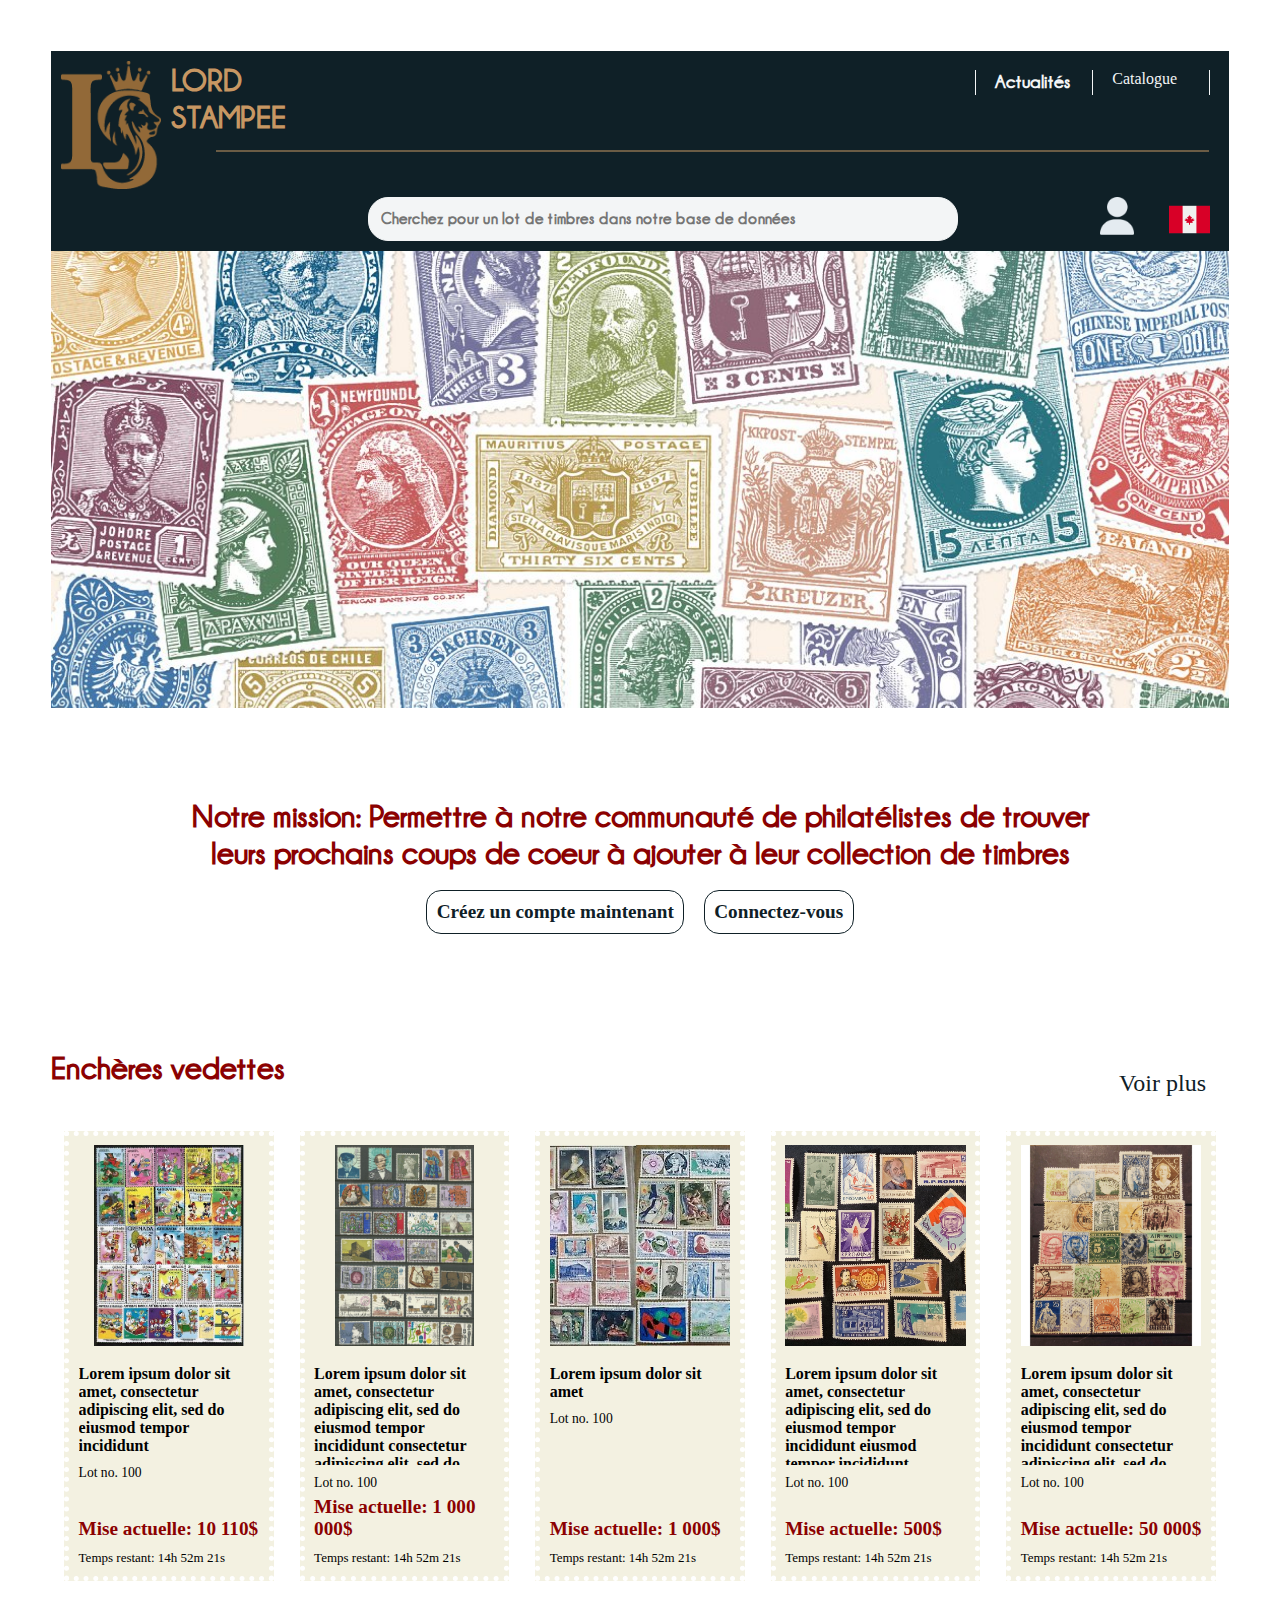
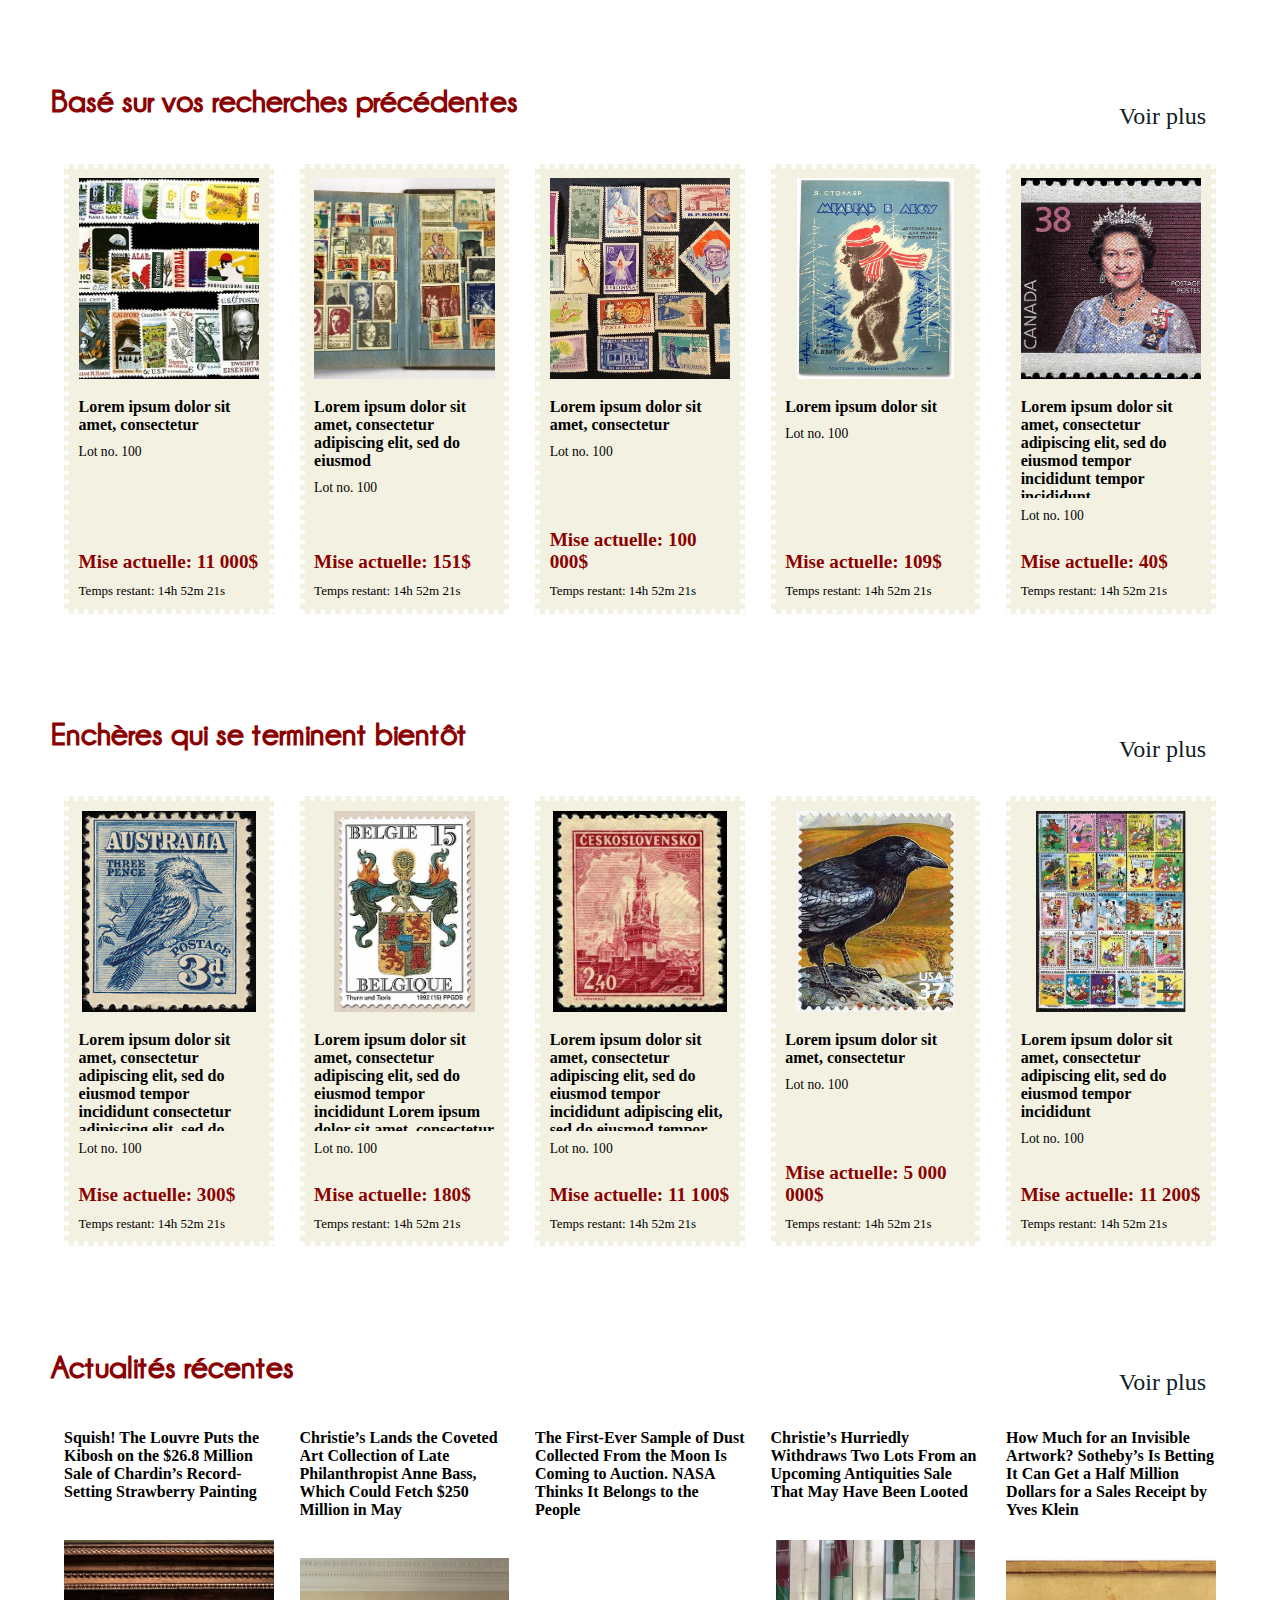
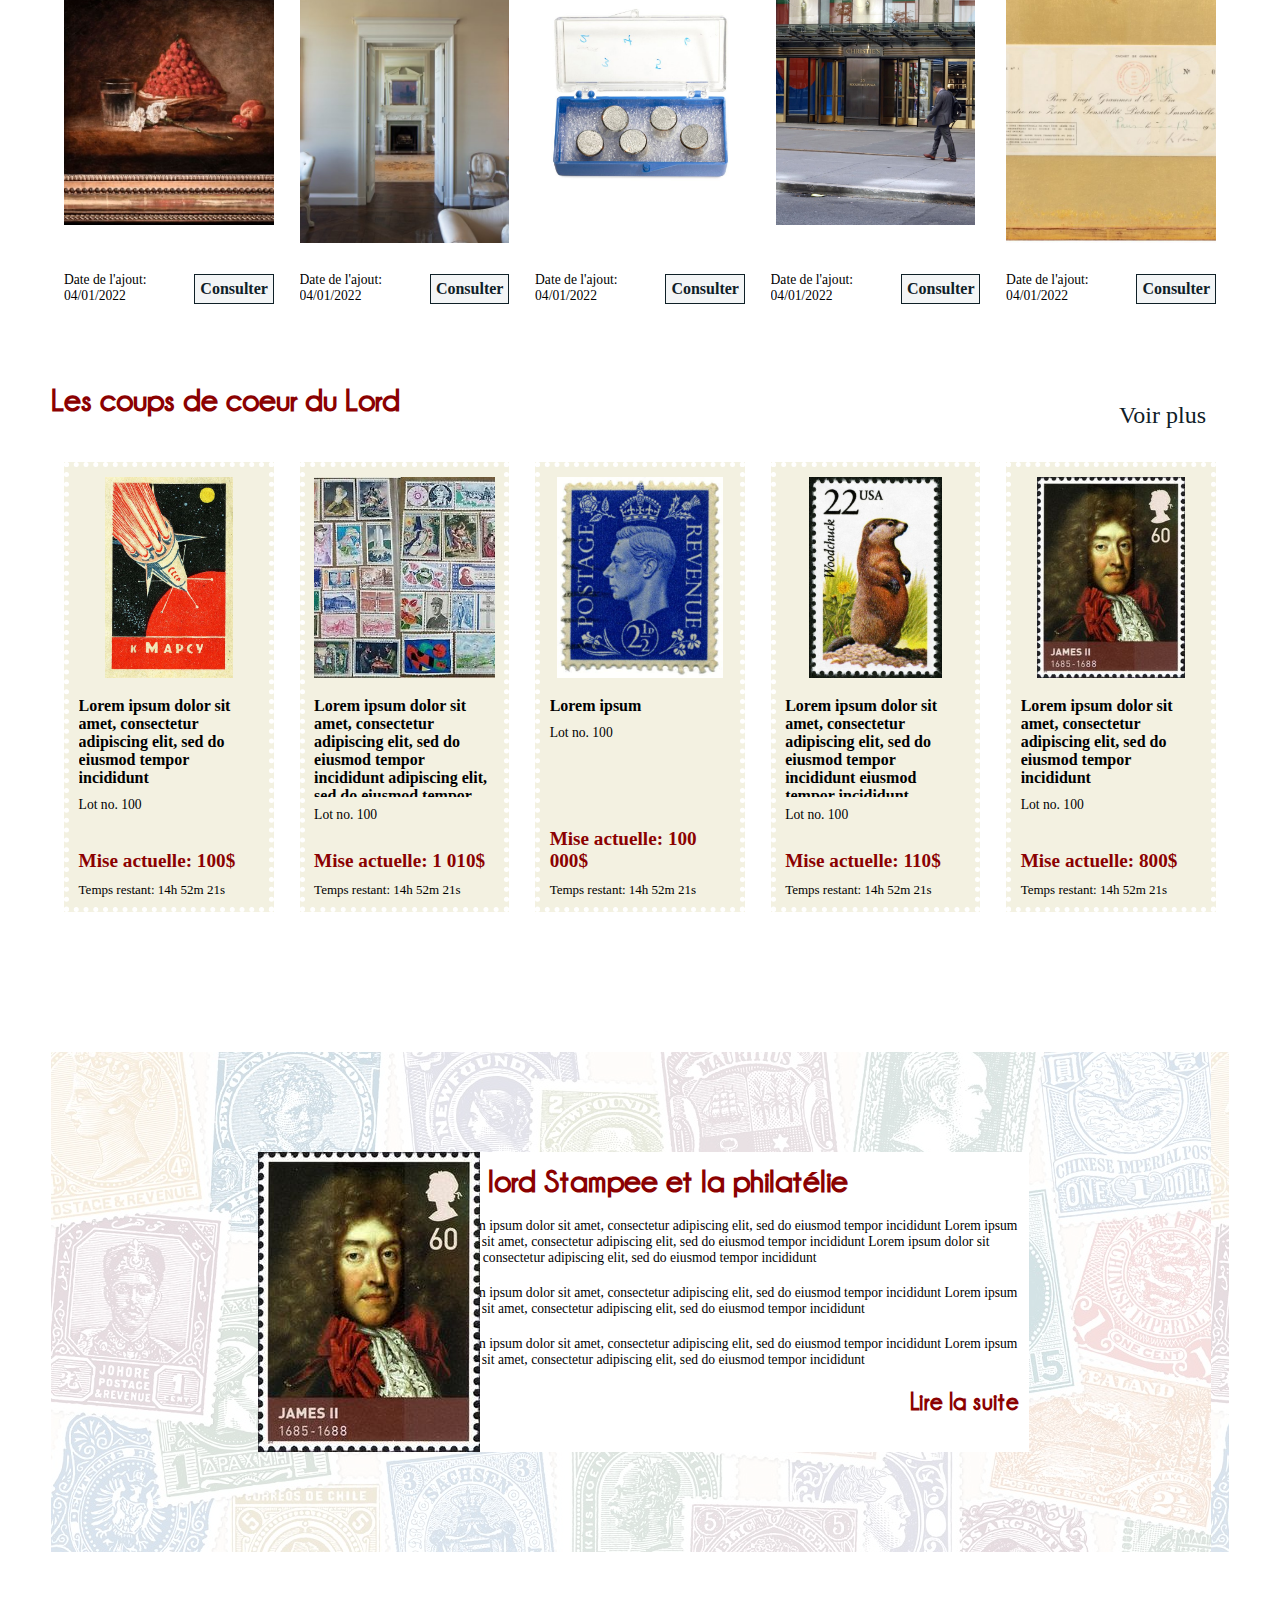
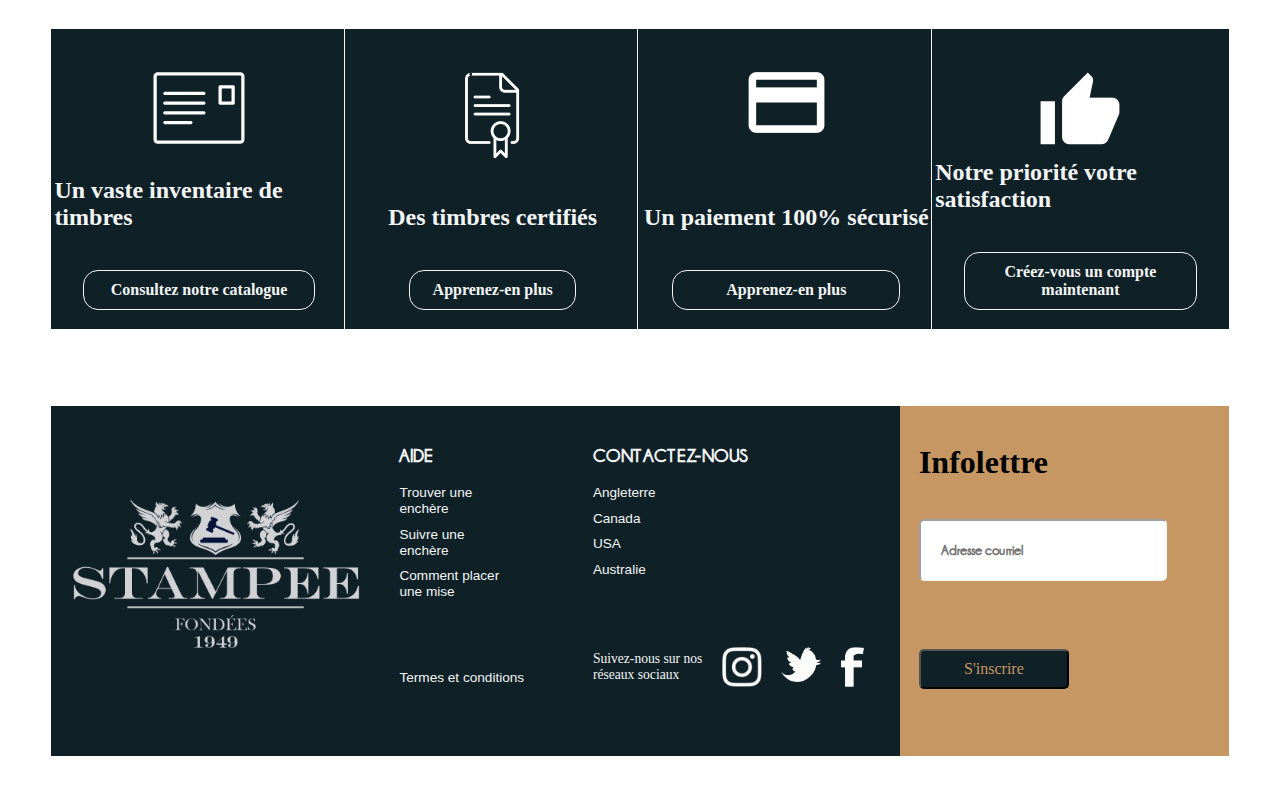
==== Code/index.html @ 9b4ad121 "Premiere version stable du livrable final qui comprend les maquettes catalogue, vitrine et fiche enc" ====
<!DOCTYPE html>
<html lang="fr_CA">
  <head>
    <!-- meta -->
    <meta charset="UTF-8" />
    <meta name="viewport" content="width=device-width, initial-scale=1" />

    <title>Maquette 3</title>
    <meta name="description" content="Maquette Fiche" />

    <!-- styles -->
    <link rel="stylesheet" type="text/css" href="./styles/styles.css" />

    <!-- script -->
    <script type="module" src="./scripts/main.js" defer></script>
  </head>

  <body>
    <header class="barre-nav">
      <div class="nav--primaire">
        <div class="nav__logo">
          <a href="./index.html"
            ><img src="./assets/img/nav/logo-2-alt.png"
          /></a>
          <h1 class="nav__lord">LORD STAMPEE</h1>
          <div class="modal hidden">
            <div class="philatelie">
              <div class="philatelie__wrapper">
                <h2>La philatélie, c'est la vie</h2>
                <img src="./assets/img/articles/vie.png" alt="vie" />
              </div>
            </div>
            <div class="biographie">
              <div class="biographie__wrapper">
                <h2>Biographie du Lord Stampee</h2>
                <img
                  src="./assets/img/icones/logo-2-alt.png"
                  alt="biographie"
                />
              </div>
            </div>
            <div class="historique-familial">
              <div class="historique__wrapper">
                <h2>Historique familial</h2>
                <img src="./assets/img/articles/tree.png" alt="arbre" />
              </div>
            </div>
            <div class="btn--close">
              <img src="./assets/img/icones/close.png" alt="close" />
            </div>
          </div>
        </div>
        <div class="menus">
          <div class="menu__haut">
            <div class="menu__actualite">
              <h3>Actualités</h3>
              <div class="actualite__dropdown--wrapper">
                <ul class="actualite__dropdown">
                  <li>Timbre</li>
                  <li>Enchère</li>
                  <li>Bridge</li>
                </ul>
              </div>
            </div>
            <div class="menu__catalogue">
              <a href="./catalogue.html">Catalogue</a>
            </div>
          </div>
          <div class="menu__bas">
            <div class="menu__recherche">
              <input
                type="text"
                name="menu-recherche"
                placeholder="Cherchez pour un lot de timbres dans notre base de données"
              />
            </div>
            <div class="profil-pays">
              <div class="menu__profil">
                <img src="./assets/img/icones/profil.png" alt="profil" />
                <div class="profil__dropdown--wrapper">
                  <ul class="profil__dropdown">
                    <li>Connection</li>
                    <li>S'inscrire</li>
                  </ul>
                </div>
              </div>
              <div class="menu__pays">
                <img src="./assets/img/icones/canada.png" alt="canada" />
                <div class="pays__dropdown--wrapper">
                  <ul class="pays__dropdown">
                    <li>Canada</li>
                    <li>USA</li>
                    <li>Angleterre</li>
                    <li>Australie</li>
                  </ul>
                </div>
              </div>
            </div>
          </div>
        </div>
      </div>
      <div class="nav--secondaire"></div>
    </header>

    <main>
      <div class="accueil">
        <section class="vitrine__hero">
          <div class="vitrine__lord">
            <div class="vitrine__lord--background"></div>
          </div>
        </section>
        <div class="mission">
          <div>
            <h1>
              Notre mission: Permettre à notre communauté de philatélistes de
              trouver leurs prochains coups de coeur à ajouter à leur collection
              de timbres
            </h1>
          </div>
          <div class="vitrine__connection">
            <a href="#">Créez un compte maintenant</a>
            <a href="#">Connectez-vous</a>
          </div>
        </div>
        <section>
          <h1>Enchères vedettes</h1>
          <div class="vitrine">
            <div class="vitrine__voir-plus"><a href="#">Voir plus</a></div>
            <div class="vitrine__tuile">
              <div class="vitrine__enchere--img">
                <img src="./assets/img/disney.jpg" alt="disney" />
              </div>
              <div class="vitrine__enchere--texte">
                <div class="vitrine__description-lot">
                  <div class="vitrine__tuile--description">
                    <h4>
                      Lorem ipsum dolor sit amet, consectetur adipiscing elit,
                      sed do eiusmod tempor incididunt
                    </h4>
                  </div>
                  <div class="vitrine__tuile--lot"><p>Lot no. 100</p></div>
                </div>
                <div class="vitrine__mise-temps">
                  <div class="vitrine__tuile--mise">
                    <div class="vitrine__mise--meta">
                      <h5>Mise actuelle: 10 110$</h5>
                      <div class="temps-restant">
                        Temps restant: 14h 52m 21s
                      </div>
                    </div>
                  </div>
                </div>
              </div>
            </div>
            <div class="vitrine__tuile">
              <div class="vitrine__enchere--img">
                <img src="./assets/img/Electronic.jpg" alt="electronics" />
              </div>
              <div class="vitrine__enchere--texte">
                <div class="vitrine__description-lot">
                  <div class="vitrine__tuile--description">
                    <h4>
                      Lorem ipsum dolor sit amet, consectetur adipiscing elit,
                      sed do eiusmod tempor incididunt consectetur adipiscing
                      elit, sed do eiusmod tempor incididunt
                    </h4>
                  </div>
                  <div class="vitrine__tuile--lot"><p>Lot no. 100</p></div>
                </div>
                <div class="vitrine__mise-temps">
                  <div class="vitrine__tuile--mise">
                    <div class="vitrine__mise--meta">
                      <h5>Mise actuelle: 1 000 000$</h5>
                      <div class="temps-restant">
                        Temps restant: 14h 52m 21s
                      </div>
                    </div>
                  </div>
                </div>
              </div>
            </div>
            <div class="vitrine__tuile">
              <div class="vitrine__enchere--img">
                <img src="./assets/img/France.jpg" alt="France" />
              </div>
              <div class="vitrine__enchere--texte">
                <div class="vitrine__description-lot">
                  <div class="vitrine__tuile--description">
                    <h4>Lorem ipsum dolor sit amet</h4>
                  </div>
                  <div class="vitrine__tuile--lot"><p>Lot no. 100</p></div>
                </div>
                <div class="vitrine__mise-temps">
                  <div class="vitrine__tuile--mise">
                    <div class="vitrine__mise--meta">
                      <h5>Mise actuelle: 1 000$</h5>
                      <div class="temps-restant">
                        Temps restant: 14h 52m 21s
                      </div>
                    </div>
                  </div>
                </div>
              </div>
            </div>
            <div class="vitrine__tuile">
              <div class="vitrine__enchere--img">
                <img src="./assets/img/romania.jpg" alt="romania" />
              </div>
              <div class="vitrine__enchere--texte">
                <div class="vitrine__description-lot">
                  <div class="vitrine__tuile--description">
                    <h4>
                      Lorem ipsum dolor sit amet, consectetur adipiscing elit,
                      sed do eiusmod tempor incididunt eiusmod tempor incididunt
                    </h4>
                  </div>
                  <div class="vitrine__tuile--lot"><p>Lot no. 100</p></div>
                </div>
                <div class="vitrine__mise-temps">
                  <div class="vitrine__tuile--mise">
                    <div class="vitrine__mise--meta">
                      <h5>Mise actuelle: 500$</h5>
                      <div class="temps-restant">
                        Temps restant: 14h 52m 21s
                      </div>
                    </div>
                  </div>
                </div>
              </div>
            </div>
            <div class="vitrine__tuile">
              <div class="vitrine__enchere--img">
                <img src="./assets/img/worldwide.jpg" alt="worldwide" />
              </div>
              <div class="vitrine__enchere--texte">
                <div class="vitrine__description-lot">
                  <div class="vitrine__tuile--description">
                    <h4>
                      Lorem ipsum dolor sit amet, consectetur adipiscing elit,
                      sed do eiusmod tempor incididunt consectetur adipiscing
                      elit, sed do eiusmod tempor incididunt
                    </h4>
                  </div>
                  <div class="vitrine__tuile--lot"><p>Lot no. 100</p></div>
                </div>
                <div class="vitrine__mise-temps">
                  <div class="vitrine__tuile--mise">
                    <div class="vitrine__mise--meta">
                      <h5>Mise actuelle: 50 000$</h5>
                      <div class="temps-restant">
                        Temps restant: 14h 52m 21s
                      </div>
                    </div>
                  </div>
                </div>
              </div>
            </div>
          </div>
        </section>
        <section>
          <h1>Basé sur vos recherches précédentes</h1>
          <div class="vitrine">
            <div class="vitrine__voir-plus"><a href="#">Voir plus</a></div>
            <div class="vitrine__tuile">
              <div class="vitrine__enchere--img">
                <img src="./assets/img/us.jpg" alt="USA" />
              </div>
              <div class="vitrine__enchere--texte">
                <div class="vitrine__description-lot">
                  <div class="vitrine__tuile--description">
                    <h4>Lorem ipsum dolor sit amet, consectetur</h4>
                  </div>
                  <div class="vitrine__tuile--lot"><p>Lot no. 100</p></div>
                </div>
                <div class="vitrine__mise-temps">
                  <div class="vitrine__tuile--mise">
                    <div class="vitrine__mise--meta">
                      <h5>Mise actuelle: 11 000$</h5>
                      <div class="temps-restant">
                        Temps restant: 14h 52m 21s
                      </div>
                    </div>
                  </div>
                </div>
              </div>
            </div>
            <div class="vitrine__tuile">
              <div class="vitrine__enchere--img">
                <img src="./assets/img/soviet.jpg" alt="soviet" />
              </div>
              <div class="vitrine__enchere--texte">
                <div class="vitrine__description-lot">
                  <div class="vitrine__tuile--description">
                    <h4>
                      Lorem ipsum dolor sit amet, consectetur adipiscing elit,
                      sed do eiusmod
                    </h4>
                  </div>
                  <div class="vitrine__tuile--lot"><p>Lot no. 100</p></div>
                </div>
                <div class="vitrine__mise-temps">
                  <div class="vitrine__tuile--mise">
                    <div class="vitrine__mise--meta">
                      <h5>Mise actuelle: 151$</h5>
                      <div class="temps-restant">
                        Temps restant: 14h 52m 21s
                      </div>
                    </div>
                  </div>
                </div>
              </div>
            </div>
            <div class="vitrine__tuile">
              <div class="vitrine__enchere--img">
                <img src="./assets/img/romania.jpg" alt="Romania" />
              </div>
              <div class="vitrine__enchere--texte">
                <div class="vitrine__description-lot">
                  <div class="vitrine__tuile--description">
                    <h4>Lorem ipsum dolor sit amet, consectetur</h4>
                  </div>
                  <div class="vitrine__tuile--lot"><p>Lot no. 100</p></div>
                </div>
                <div class="vitrine__mise-temps">
                  <div class="vitrine__tuile--mise">
                    <div class="vitrine__mise--meta">
                      <h5>Mise actuelle: 100 000$</h5>
                      <div class="temps-restant">
                        Temps restant: 14h 52m 21s
                      </div>
                    </div>
                  </div>
                </div>
              </div>
            </div>
            <div class="vitrine__tuile">
              <div class="vitrine__enchere--img">
                <img src="./assets/img/Ours.jpg" alt="ours" />
              </div>
              <div class="vitrine__enchere--texte">
                <div class="vitrine__description-lot">
                  <div class="vitrine__tuile--description">
                    <h4>Lorem ipsum dolor sit</h4>
                  </div>
                  <div class="vitrine__tuile--lot"><p>Lot no. 100</p></div>
                </div>
                <div class="vitrine__mise-temps">
                  <div class="vitrine__tuile--mise">
                    <div class="vitrine__mise--meta">
                      <h5>Mise actuelle: 109$</h5>
                      <div class="temps-restant">
                        Temps restant: 14h 52m 21s
                      </div>
                    </div>
                  </div>
                </div>
              </div>
            </div>
            <div class="vitrine__tuile">
              <div class="vitrine__enchere--img">
                <img src="./assets/img/Reine.jpg" alt="Reine" />
              </div>
              <div class="vitrine__enchere--texte">
                <div class="vitrine__description-lot">
                  <div class="vitrine__tuile--description">
                    <h4>
                      Lorem ipsum dolor sit amet, consectetur adipiscing elit,
                      sed do eiusmod tempor incididunt tempor incididunt
                    </h4>
                  </div>
                  <div class="vitrine__tuile--lot"><p>Lot no. 100</p></div>
                </div>
                <div class="vitrine__mise-temps">
                  <div class="vitrine__tuile--mise">
                    <div class="vitrine__mise--meta">
                      <h5>Mise actuelle: 40$</h5>
                      <div class="temps-restant">
                        Temps restant: 14h 52m 21s
                      </div>
                    </div>
                  </div>
                </div>
              </div>
            </div>
          </div>
        </section>
        <section>
          <h1>Enchères qui se terminent bientôt</h1>
          <div class="vitrine">
            <div class="vitrine__voir-plus"><a href="#">Voir plus</a></div>
            <div class="vitrine__tuile">
              <div class="vitrine__enchere--img">
                <img src="./assets/img/Australia.jpg" alt="Australia" />
              </div>
              <div class="vitrine__enchere--texte">
                <div class="vitrine__description-lot">
                  <div class="vitrine__tuile--description">
                    <h4>
                      Lorem ipsum dolor sit amet, consectetur adipiscing elit,
                      sed do eiusmod tempor incididunt consectetur adipiscing
                      elit, sed do eiusmod tempor incididunt
                    </h4>
                  </div>
                  <div class="vitrine__tuile--lot"><p>Lot no. 100</p></div>
                </div>
                <div class="vitrine__mise-temps">
                  <div class="vitrine__tuile--mise">
                    <div class="vitrine__mise--meta">
                      <h5>Mise actuelle: 300$</h5>
                      <div class="temps-restant">
                        Temps restant: 14h 52m 21s
                      </div>
                    </div>
                  </div>
                </div>
              </div>
            </div>
            <div class="vitrine__tuile">
              <div class="vitrine__enchere--img">
                <img src="./assets/img/Belgique.jpg" alt="Belgique" />
              </div>
              <div class="vitrine__enchere--texte">
                <div class="vitrine__description-lot">
                  <div class="vitrine__tuile--description">
                    <h4>
                      Lorem ipsum dolor sit amet, consectetur adipiscing elit,
                      sed do eiusmod tempor incididunt Lorem ipsum dolor sit
                      amet, consectetur adipiscing elit
                    </h4>
                  </div>
                  <div class="vitrine__tuile--lot"><p>Lot no. 100</p></div>
                </div>
                <div class="vitrine__mise-temps">
                  <div class="vitrine__tuile--mise">
                    <div class="vitrine__mise--meta">
                      <h5>Mise actuelle: 180$</h5>
                      <div class="temps-restant">
                        Temps restant: 14h 52m 21s
                      </div>
                    </div>
                  </div>
                </div>
              </div>
            </div>
            <div class="vitrine__tuile">
              <div class="vitrine__enchere--img">
                <img src="./assets/img/Brno.jpg" alt="Brno" />
              </div>
              <div class="vitrine__enchere--texte">
                <div class="vitrine__description-lot">
                  <div class="vitrine__tuile--description">
                    <h4>
                      Lorem ipsum dolor sit amet, consectetur adipiscing elit,
                      sed do eiusmod tempor incididunt adipiscing elit, sed do
                      eiusmod tempor incididunt
                    </h4>
                  </div>
                  <div class="vitrine__tuile--lot"><p>Lot no. 100</p></div>
                </div>
                <div class="vitrine__mise-temps">
                  <div class="vitrine__tuile--mise">
                    <div class="vitrine__mise--meta">
                      <h5>Mise actuelle: 11 100$</h5>
                      <div class="temps-restant">
                        Temps restant: 14h 52m 21s
                      </div>
                    </div>
                  </div>
                </div>
              </div>
            </div>
            <div class="vitrine__tuile">
              <div class="vitrine__enchere--img">
                <img src="./assets/img/Crow.jpg" alt="Crow" />
              </div>
              <div class="vitrine__enchere--texte">
                <div class="vitrine__description-lot">
                  <div class="vitrine__tuile--description">
                    <h4>Lorem ipsum dolor sit amet, consectetur</h4>
                  </div>
                  <div class="vitrine__tuile--lot"><p>Lot no. 100</p></div>
                </div>
                <div class="vitrine__mise-temps">
                  <div class="vitrine__tuile--mise">
                    <div class="vitrine__mise--meta">
                      <h5>Mise actuelle: 5 000 000$</h5>
                      <div class="temps-restant">
                        Temps restant: 14h 52m 21s
                      </div>
                    </div>
                  </div>
                </div>
              </div>
            </div>
            <div class="vitrine__tuile">
              <div class="vitrine__enchere--img">
                <img src="./assets/img/disney.jpg" alt="Disney" />
              </div>
              <div class="vitrine__enchere--texte">
                <div class="vitrine__description-lot">
                  <div class="vitrine__tuile--description">
                    <h4>
                      Lorem ipsum dolor sit amet, consectetur adipiscing elit,
                      sed do eiusmod tempor incididunt
                    </h4>
                  </div>
                  <div class="vitrine__tuile--lot"><p>Lot no. 100</p></div>
                </div>
                <div class="vitrine__mise-temps">
                  <div class="vitrine__tuile--mise">
                    <div class="vitrine__mise--meta">
                      <h5>Mise actuelle: 11 200$</h5>
                      <div class="temps-restant">
                        Temps restant: 14h 52m 21s
                      </div>
                    </div>
                  </div>
                </div>
              </div>
            </div>
          </div>
        </section>
        <section>
          <h1>Actualités récentes</h1>
          <div class="vitrine">
            <div class="vitrine__voir-plus"><a href="#">Voir plus</a></div>
            <div class="vitrine__actualite">
              <h2>
                Squish! The Louvre Puts the Kibosh on the $26.8 Million Sale of
                Chardin’s Record-Setting Strawberry Painting
              </h2>
              <img src="./assets/img/articles/chardin.jpg" alt="Chardin" />
              <div class="vitrine__actualite--description">
                <p>Date de l'ajout: 04/01/2022</p>
                <a href="#">Consulter</a>
              </div>
            </div>
            <div class="vitrine__actualite">
              <h2>
                Christie’s Lands the Coveted Art Collection of Late
                Philanthropist Anne Bass, Which Could Fetch $250 Million in May
              </h2>
              <img src="./assets/img/articles/bass.jpg" alt="Bass" />
              <div class="vitrine__actualite--description">
                <p>Date de l'ajout: 04/01/2022</p>
                <a href="#">Consulter</a>
              </div>
            </div>
            <div class="vitrine__actualite">
              <h2>
                The First-Ever Sample of Dust Collected From the Moon Is Coming
                to Auction. NASA Thinks It Belongs to the People
              </h2>
              <img src="./assets/img/articles/dust.jpeg" alt="dust" />
              <div class="vitrine__actualite--description">
                <p>Date de l'ajout: 04/01/2022</p>
                <a href="#">Consulter</a>
              </div>
            </div>
            <div class="vitrine__actualite">
              <h2>
                Christie’s Hurriedly Withdraws Two Lots From an Upcoming
                Antiquities Sale That May Have Been Looted
              </h2>
              <img src="./assets/img/articles/new-york.jpg" alt="new-york" />
              <div class="vitrine__actualite--description">
                <p>Date de l'ajout: 04/01/2022</p>
                <a href="#">Consulter</a>
              </div>
            </div>
            <div class="vitrine__actualite">
              <h2>
                How Much for an Invisible Artwork? Sotheby’s Is Betting It Can
                Get a Half Million Dollars for a Sales Receipt by Yves Klein
              </h2>
              <img src="./assets/img/articles/invisible.jpg" alt="invisible" />
              <div class="vitrine__actualite--description">
                <p>Date de l'ajout: 04/01/2022</p>
                <a href="#">Consulter</a>
              </div>
            </div>
          </div>
        </section>
        <section>
          <h1>Les coups de coeur du Lord</h1>
          <div class="vitrine">
            <div class="vitrine__voir-plus"><a href="#">Voir plus</a></div>
            <div class="vitrine__tuile">
              <div class="vitrine__enchere--img">
                <img src="./assets/img/Fusee.jpg" alt="Fusee" />
              </div>
              <div class="vitrine__enchere--texte">
                <div class="vitrine__description-lot">
                  <div class="vitrine__tuile--description">
                    <h4>
                      Lorem ipsum dolor sit amet, consectetur adipiscing elit,
                      sed do eiusmod tempor incididunt
                    </h4>
                  </div>
                  <div class="vitrine__tuile--lot"><p>Lot no. 100</p></div>
                </div>
                <div class="vitrine__mise-temps">
                  <div class="vitrine__tuile--mise">
                    <div class="vitrine__mise--meta">
                      <h5>Mise actuelle: 100$</h5>
                      <div class="temps-restant">
                        Temps restant: 14h 52m 21s
                      </div>
                    </div>
                  </div>
                </div>
              </div>
            </div>
            <div class="vitrine__tuile">
              <div class="vitrine__enchere--img">
                <img src="./assets/img/France.jpg" alt="France" />
              </div>
              <div class="vitrine__enchere--texte">
                <div class="vitrine__description-lot">
                  <div class="vitrine__tuile--description">
                    <h4>
                      Lorem ipsum dolor sit amet, consectetur adipiscing elit,
                      sed do eiusmod tempor incididunt adipiscing elit, sed do
                      eiusmod tempor incididunt
                    </h4>
                  </div>
                  <div class="vitrine__tuile--lot"><p>Lot no. 100</p></div>
                </div>
                <div class="vitrine__mise-temps">
                  <div class="vitrine__tuile--mise">
                    <div class="vitrine__mise--meta">
                      <h5>Mise actuelle: 1 010$</h5>
                      <div class="temps-restant">
                        Temps restant: 14h 52m 21s
                      </div>
                    </div>
                  </div>
                </div>
              </div>
            </div>
            <div class="vitrine__tuile">
              <div class="vitrine__enchere--img">
                <img src="./assets/img/Georges.jpg" alt="Georges" />
              </div>
              <div class="vitrine__enchere--texte">
                <div class="vitrine__description-lot">
                  <div class="vitrine__tuile--description">
                    <h4>Lorem ipsum</h4>
                  </div>
                  <div class="vitrine__tuile--lot"><p>Lot no. 100</p></div>
                </div>
                <div class="vitrine__mise-temps">
                  <div class="vitrine__tuile--mise">
                    <div class="vitrine__mise--meta">
                      <h5>Mise actuelle: 100 000$</h5>
                      <div class="temps-restant">
                        Temps restant: 14h 52m 21s
                      </div>
                    </div>
                  </div>
                </div>
              </div>
            </div>
            <div class="vitrine__tuile">
              <div class="vitrine__enchere--img">
                <img src="./assets/img/Groundhog.jpg" alt="Groundhog" />
              </div>
              <div class="vitrine__enchere--texte">
                <div class="vitrine__description-lot">
                  <div class="vitrine__tuile--description">
                    <h4>
                      Lorem ipsum dolor sit amet, consectetur adipiscing elit,
                      sed do eiusmod tempor incididunt eiusmod tempor incididunt
                    </h4>
                  </div>
                  <div class="vitrine__tuile--lot"><p>Lot no. 100</p></div>
                </div>
                <div class="vitrine__mise-temps">
                  <div class="vitrine__tuile--mise">
                    <div class="vitrine__mise--meta">
                      <h5>Mise actuelle: 110$</h5>
                      <div class="temps-restant">
                        Temps restant: 14h 52m 21s
                      </div>
                    </div>
                  </div>
                </div>
              </div>
            </div>
            <div class="vitrine__tuile">
              <div class="vitrine__enchere--img">
                <img src="./assets/img/James.jpg" alt="James" />
              </div>
              <div class="vitrine__enchere--texte">
                <div class="vitrine__description-lot">
                  <div class="vitrine__tuile--description">
                    <h4>
                      Lorem ipsum dolor sit amet, consectetur adipiscing elit,
                      sed do eiusmod tempor incididunt
                    </h4>
                  </div>
                  <div class="vitrine__tuile--lot"><p>Lot no. 100</p></div>
                </div>
                <div class="vitrine__mise-temps">
                  <div class="vitrine__tuile--mise">
                    <div class="vitrine__mise--meta">
                      <h5>Mise actuelle: 800$</h5>
                      <div class="temps-restant">
                        Temps restant: 14h 52m 21s
                      </div>
                    </div>
                  </div>
                </div>
              </div>
            </div>
          </div>
        </section>
        <div class="lord">
          <div class="lord-texte">
            <h1>Le lord Stampee et la philatélie</h1>
            <p>
              Lorem ipsum dolor sit amet, consectetur adipiscing elit, sed do
              eiusmod tempor incididunt Lorem ipsum dolor sit amet, consectetur
              adipiscing elit, sed do eiusmod tempor incididunt Lorem ipsum
              dolor sit amet, consectetur adipiscing elit, sed do eiusmod tempor
              incididunt
            </p>
            <p>
              Lorem ipsum dolor sit amet, consectetur adipiscing elit, sed do
              eiusmod tempor incididunt Lorem ipsum dolor sit amet, consectetur
              adipiscing elit, sed do eiusmod tempor incididunt
            </p>
            <p>
              Lorem ipsum dolor sit amet, consectetur adipiscing elit, sed do
              eiusmod tempor incididunt Lorem ipsum dolor sit amet, consectetur
              adipiscing elit, sed do eiusmod tempor incididunt
            </p>
            <a href="#"><h1 class="lire-suite">Lire la suite</h1></a>
          </div>
          <div class="lord-img">
            <img src="./assets/img/James.jpg" alt="James" />
          </div>
        </div>
        <section class="vitrine__banniere">
          <div class="vitrine__tuile--banniere">
            <img src="./assets/img/icones/timbre.png" alt="timbre" />
            <div class="vitrine__banniere--texte">
              <p>Un vaste inventaire de timbres</p>
              <p>Consultez notre catalogue</p>
            </div>
          </div>
          <div class="vitrine__tuile--banniere">
            <img src="./assets/img/icones/certificat.png" alt="certificat" />
            <div class="vitrine__banniere--texte">
              <p>Des timbres certifiés</p>
              <p>Apprenez-en plus</p>
            </div>
          </div>
          <div class="vitrine__tuile--banniere">
            <img src="./assets/img/icones/payment.png" alt="paiement" />
            <div class="vitrine__banniere--texte">
              <p>Un paiement 100% sécurisé</p>
              <p>Apprenez-en plus</p>
            </div>
          </div>
          <div class="vitrine__tuile--banniere">
            <img src="./assets/img/icones/thumbsup.png" alt="thumbs up" />
            <div class="vitrine__banniere--texte">
              <p>Notre priorité votre satisfaction</p>
              <p>Créez-vous un compte maintenant</p>
            </div>
          </div>
        </section>
      </div>
    </main>

    <footer class="pied-page">
      <div class="footer__logo">
        <img src="./assets/img/icones/logo-1-alt.png" alt="Stampee" />
      </div>
      <div class="footer__centre">
        <div class="footer__aide-termes">
          <div class="footer__aide">
            <h3>AIDE</h3>
            <p><a href="#">Trouver une enchère</a></p>
            <p><a href="#">Suivre une enchère</a></p>
            <p><a href="#">Comment placer une mise</a></p>
          </div>
          <div class="footer__termes">
            <p><a href="#">Termes et conditions</a></p>
          </div>
        </div>
        <div class="footer__contact">
          <div class="footer__contact--pays">
            <h3>CONTACTEZ-NOUS</h3>
            <p><a href="#">Angleterre</a></p>
            <p><a href="#">Canada</a></p>
            <p><a href="#">USA</a></p>
            <p><a href="#">Australie</a></p>
          </div>
          <div class="footer__contact--social">
            <p>Suivez-nous sur nos réseaux sociaux</p>
            <div class="footer__img--social">
              <div class="social__img--wrapper">
                <img src="./assets/img/icones/instagram.png" alt="instagram" />
              </div>
              <div class="social__img--wrapper">
                <img src="./assets/img/icones/twitter.png" alt="twitter" />
              </div>
              <div class="social__img--wrapper">
                <img src="./assets/img/icones/fb.png" alt="facebook" />
              </div>
            </div>
          </div>
        </div>
      </div>
      <div class="infolettre">
        <div class="infolettre__titre"><h2>Infolettre</h2></div>
        <div class="infolettre__courriel">
          <input type="text" name="infolettre" placeholder="Adresse courriel" />
        </div>
        <div class="infolettre__inscription"><button>S'inscrire</button></div>
      </div>
    </footer>
  </body>
</html>
---- Code/styles/styles.css ----
/* Méthodologie choisie: BEM et ITCSS */

/* SETTINGS */

@import url("./1-settings/variables.css");

/* GENERIC */

@import url("./3-generic/purify.css");

/* ELEMENTS */

@import url("./4-elements/elements.css");
@import url("./4-elements/fonts.css");

/* OBJECTS */

@import url("./5-objects/wrapper.css");

/* COMPONENTS */

@import url("./6-components/vitrine.css");
@import url("./6-components/nav.css");
@import url("./6-components/footer.css");
@import url("./6-components/banniere.css");
@import url("./6-components/grid.css");
@import url("./6-components/fiche.css");
@import url("./6-components/footer.css");
@import url("./6-components/titre.css");
@import url("./6-components/search-bar.css");
@import url("./6-components/tile.css");
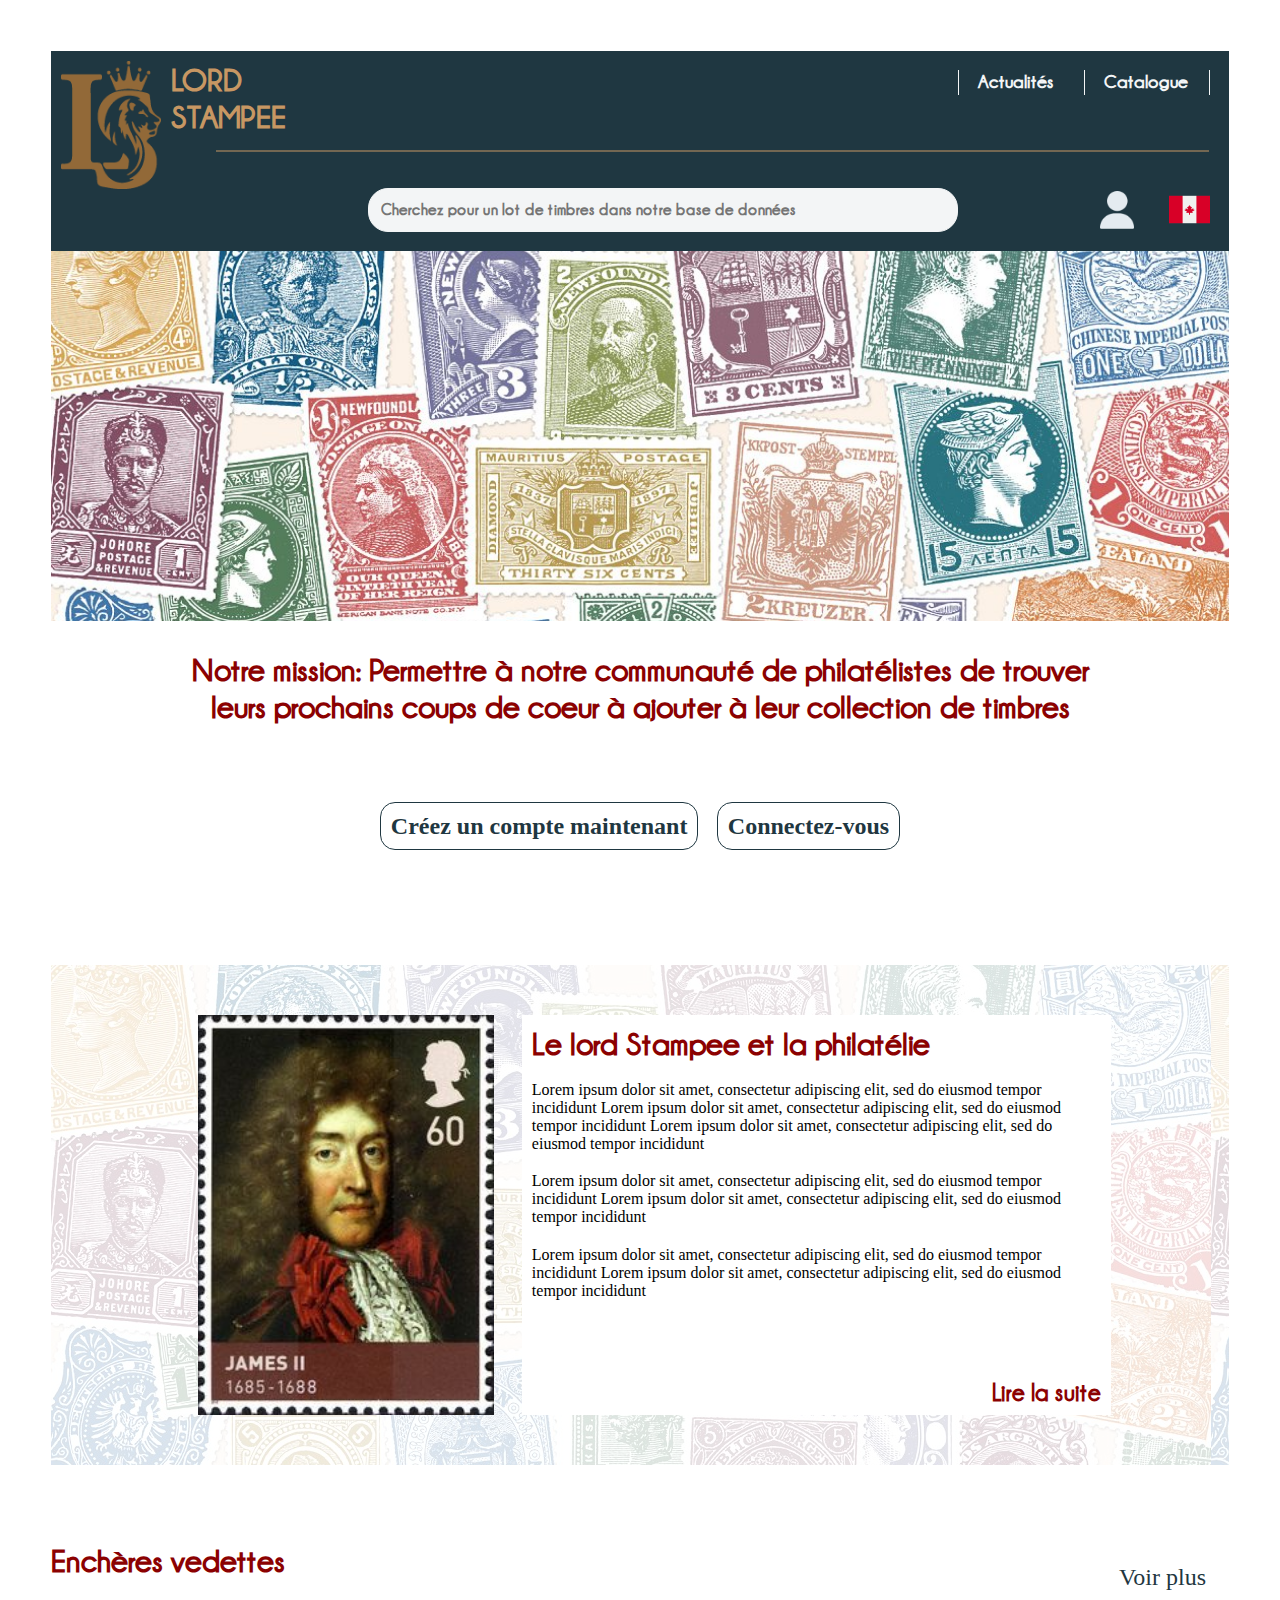
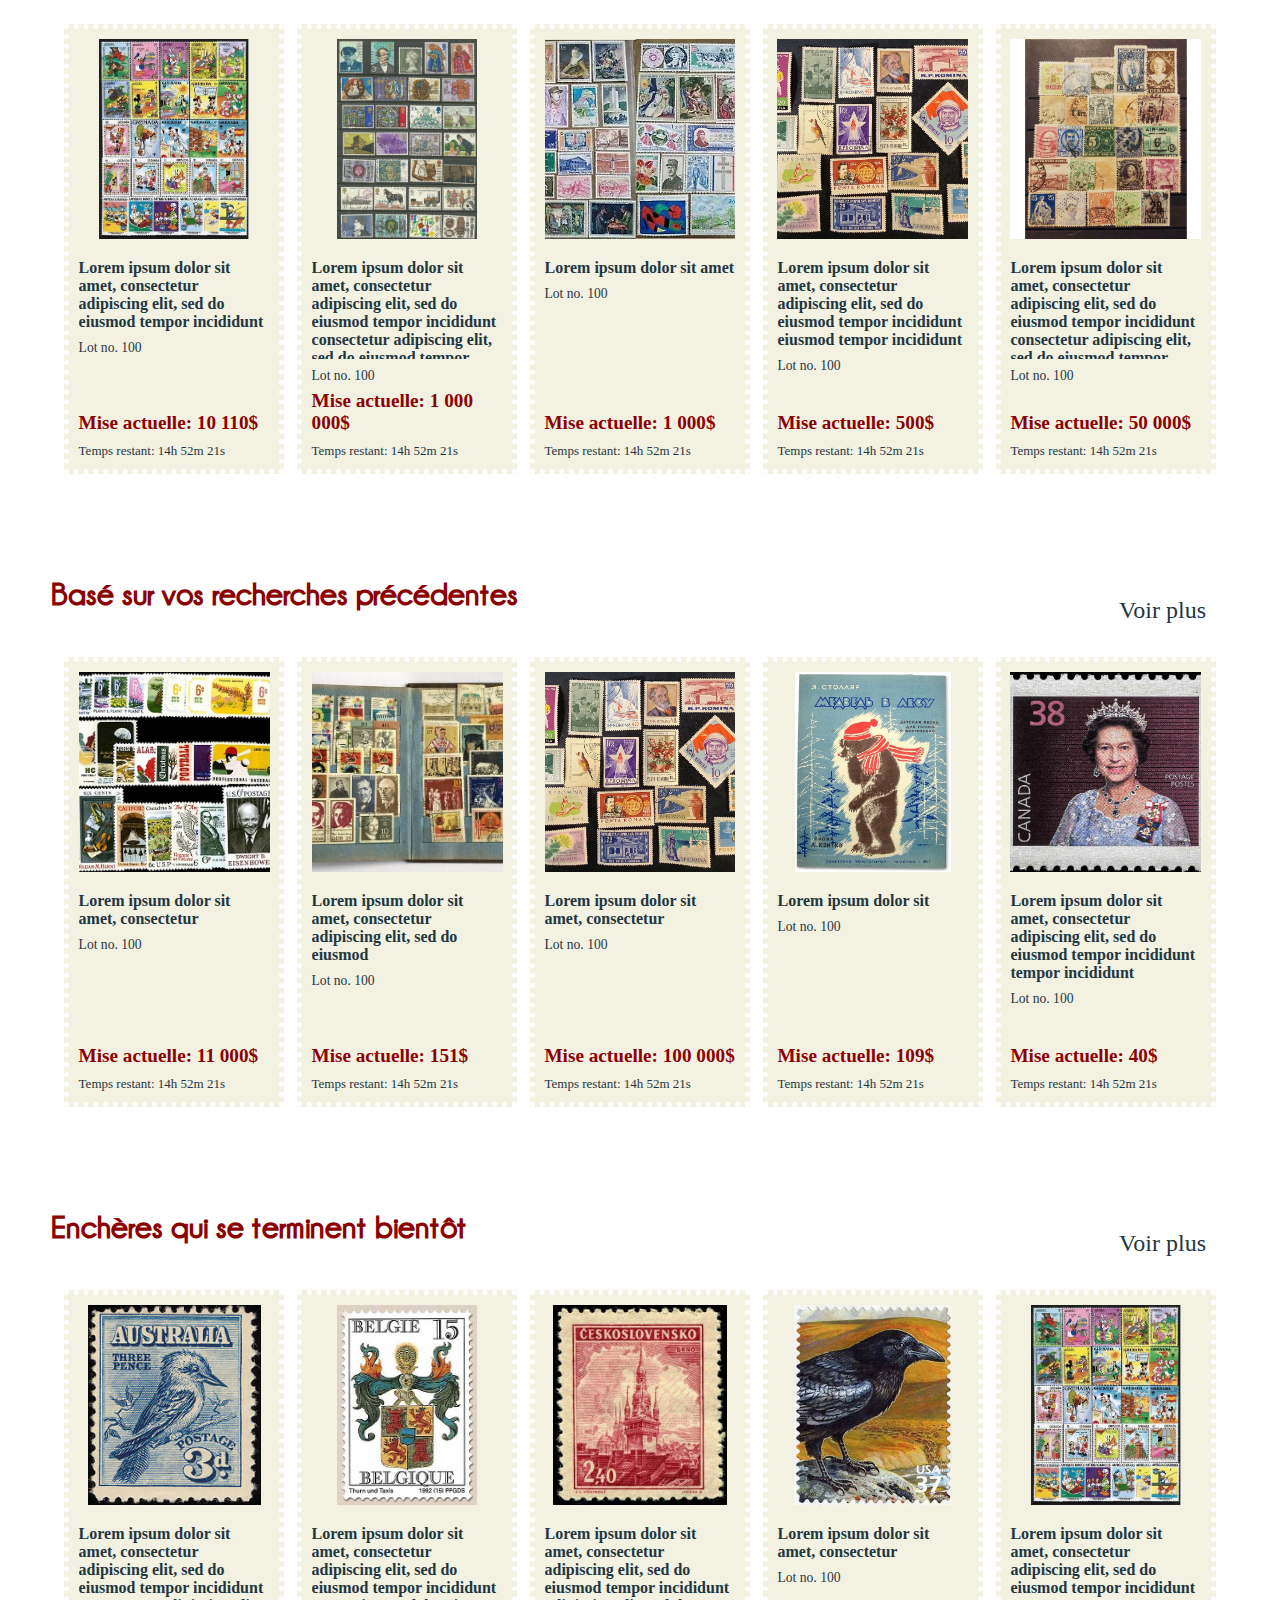
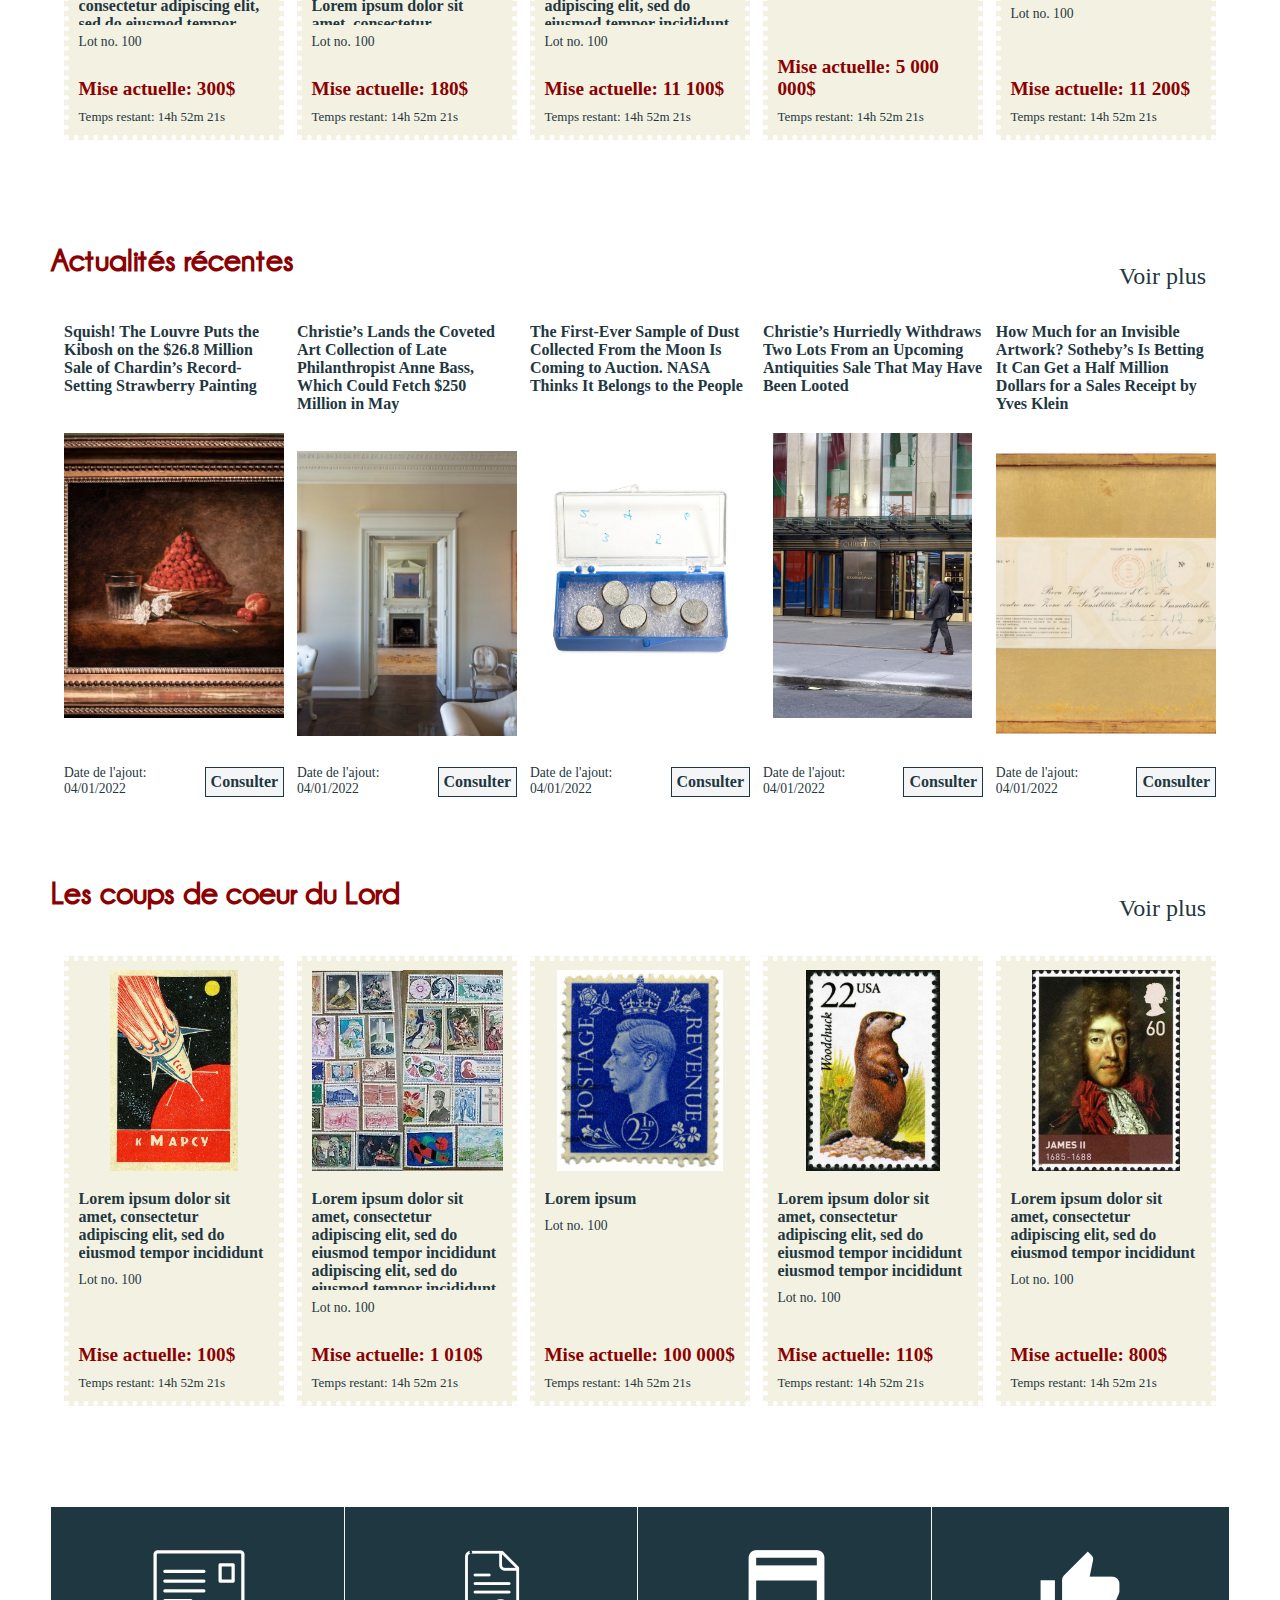
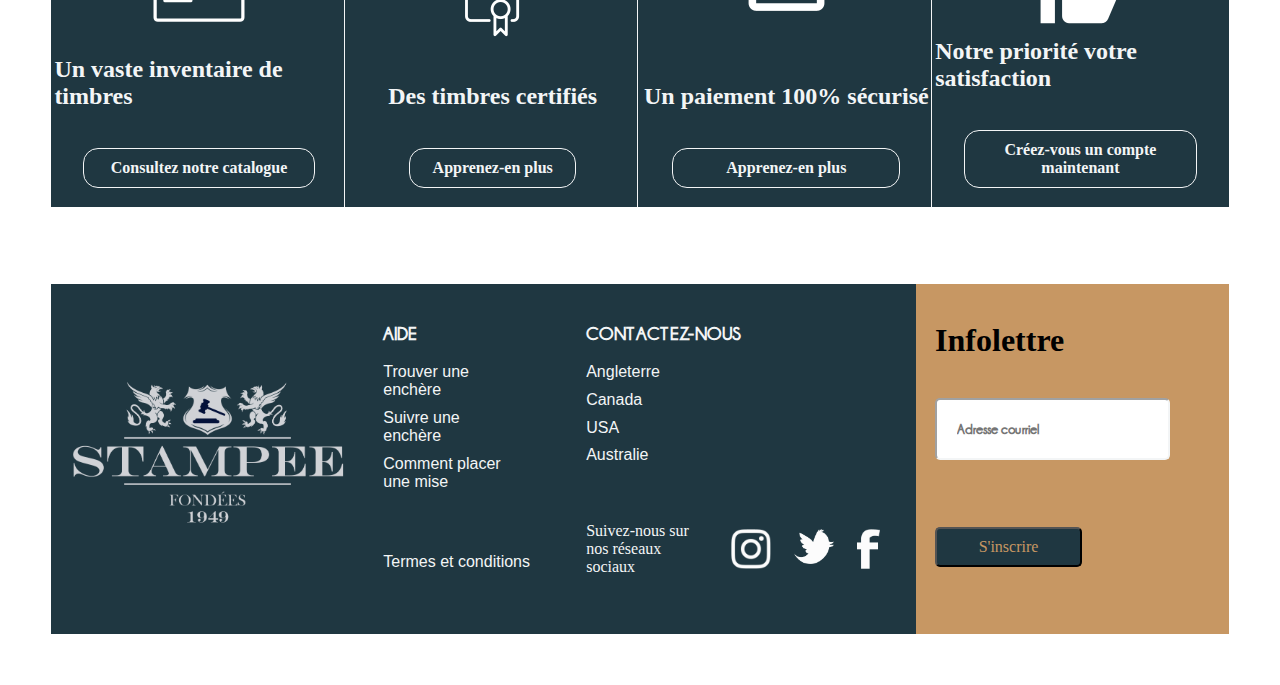
==== commit 229501bb: "Quelques améliorations liées au commentaires du prof" ====
--- a/Code/index.html
+++ b/Code/index.html
@@ -63,7 +63,7 @@
               </div>
             </div>
             <div class="menu__catalogue">
-              <a href="./catalogue.html">Catalogue</a>
+              <a href="./catalogue.html"><h3>Catalogue</h3></a>
             </div>
           </div>
           <div class="menu__bas">
@@ -122,600 +122,10 @@
             <a href="#">Connectez-vous</a>
           </div>
         </div>
-        <section>
-          <h1>Enchères vedettes</h1>
-          <div class="vitrine">
-            <div class="vitrine__voir-plus"><a href="#">Voir plus</a></div>
-            <div class="vitrine__tuile">
-              <div class="vitrine__enchere--img">
-                <img src="./assets/img/disney.jpg" alt="disney" />
-              </div>
-              <div class="vitrine__enchere--texte">
-                <div class="vitrine__description-lot">
-                  <div class="vitrine__tuile--description">
-                    <h4>
-                      Lorem ipsum dolor sit amet, consectetur adipiscing elit,
-                      sed do eiusmod tempor incididunt
-                    </h4>
-                  </div>
-                  <div class="vitrine__tuile--lot"><p>Lot no. 100</p></div>
-                </div>
-                <div class="vitrine__mise-temps">
-                  <div class="vitrine__tuile--mise">
-                    <div class="vitrine__mise--meta">
-                      <h5>Mise actuelle: 10 110$</h5>
-                      <div class="temps-restant">
-                        Temps restant: 14h 52m 21s
-                      </div>
-                    </div>
-                  </div>
-                </div>
-              </div>
-            </div>
-            <div class="vitrine__tuile">
-              <div class="vitrine__enchere--img">
-                <img src="./assets/img/Electronic.jpg" alt="electronics" />
-              </div>
-              <div class="vitrine__enchere--texte">
-                <div class="vitrine__description-lot">
-                  <div class="vitrine__tuile--description">
-                    <h4>
-                      Lorem ipsum dolor sit amet, consectetur adipiscing elit,
-                      sed do eiusmod tempor incididunt consectetur adipiscing
-                      elit, sed do eiusmod tempor incididunt
-                    </h4>
-                  </div>
-                  <div class="vitrine__tuile--lot"><p>Lot no. 100</p></div>
-                </div>
-                <div class="vitrine__mise-temps">
-                  <div class="vitrine__tuile--mise">
-                    <div class="vitrine__mise--meta">
-                      <h5>Mise actuelle: 1 000 000$</h5>
-                      <div class="temps-restant">
-                        Temps restant: 14h 52m 21s
-                      </div>
-                    </div>
-                  </div>
-                </div>
-              </div>
-            </div>
-            <div class="vitrine__tuile">
-              <div class="vitrine__enchere--img">
-                <img src="./assets/img/France.jpg" alt="France" />
-              </div>
-              <div class="vitrine__enchere--texte">
-                <div class="vitrine__description-lot">
-                  <div class="vitrine__tuile--description">
-                    <h4>Lorem ipsum dolor sit amet</h4>
-                  </div>
-                  <div class="vitrine__tuile--lot"><p>Lot no. 100</p></div>
-                </div>
-                <div class="vitrine__mise-temps">
-                  <div class="vitrine__tuile--mise">
-                    <div class="vitrine__mise--meta">
-                      <h5>Mise actuelle: 1 000$</h5>
-                      <div class="temps-restant">
-                        Temps restant: 14h 52m 21s
-                      </div>
-                    </div>
-                  </div>
-                </div>
-              </div>
-            </div>
-            <div class="vitrine__tuile">
-              <div class="vitrine__enchere--img">
-                <img src="./assets/img/romania.jpg" alt="romania" />
-              </div>
-              <div class="vitrine__enchere--texte">
-                <div class="vitrine__description-lot">
-                  <div class="vitrine__tuile--description">
-                    <h4>
-                      Lorem ipsum dolor sit amet, consectetur adipiscing elit,
-                      sed do eiusmod tempor incididunt eiusmod tempor incididunt
-                    </h4>
-                  </div>
-                  <div class="vitrine__tuile--lot"><p>Lot no. 100</p></div>
-                </div>
-                <div class="vitrine__mise-temps">
-                  <div class="vitrine__tuile--mise">
-                    <div class="vitrine__mise--meta">
-                      <h5>Mise actuelle: 500$</h5>
-                      <div class="temps-restant">
-                        Temps restant: 14h 52m 21s
-                      </div>
-                    </div>
-                  </div>
-                </div>
-              </div>
-            </div>
-            <div class="vitrine__tuile">
-              <div class="vitrine__enchere--img">
-                <img src="./assets/img/worldwide.jpg" alt="worldwide" />
-              </div>
-              <div class="vitrine__enchere--texte">
-                <div class="vitrine__description-lot">
-                  <div class="vitrine__tuile--description">
-                    <h4>
-                      Lorem ipsum dolor sit amet, consectetur adipiscing elit,
-                      sed do eiusmod tempor incididunt consectetur adipiscing
-                      elit, sed do eiusmod tempor incididunt
-                    </h4>
-                  </div>
-                  <div class="vitrine__tuile--lot"><p>Lot no. 100</p></div>
-                </div>
-                <div class="vitrine__mise-temps">
-                  <div class="vitrine__tuile--mise">
-                    <div class="vitrine__mise--meta">
-                      <h5>Mise actuelle: 50 000$</h5>
-                      <div class="temps-restant">
-                        Temps restant: 14h 52m 21s
-                      </div>
-                    </div>
-                  </div>
-                </div>
-              </div>
-            </div>
-          </div>
-        </section>
-        <section>
-          <h1>Basé sur vos recherches précédentes</h1>
-          <div class="vitrine">
-            <div class="vitrine__voir-plus"><a href="#">Voir plus</a></div>
-            <div class="vitrine__tuile">
-              <div class="vitrine__enchere--img">
-                <img src="./assets/img/us.jpg" alt="USA" />
-              </div>
-              <div class="vitrine__enchere--texte">
-                <div class="vitrine__description-lot">
-                  <div class="vitrine__tuile--description">
-                    <h4>Lorem ipsum dolor sit amet, consectetur</h4>
-                  </div>
-                  <div class="vitrine__tuile--lot"><p>Lot no. 100</p></div>
-                </div>
-                <div class="vitrine__mise-temps">
-                  <div class="vitrine__tuile--mise">
-                    <div class="vitrine__mise--meta">
-                      <h5>Mise actuelle: 11 000$</h5>
-                      <div class="temps-restant">
-                        Temps restant: 14h 52m 21s
-                      </div>
-                    </div>
-                  </div>
-                </div>
-              </div>
-            </div>
-            <div class="vitrine__tuile">
-              <div class="vitrine__enchere--img">
-                <img src="./assets/img/soviet.jpg" alt="soviet" />
-              </div>
-              <div class="vitrine__enchere--texte">
-                <div class="vitrine__description-lot">
-                  <div class="vitrine__tuile--description">
-                    <h4>
-                      Lorem ipsum dolor sit amet, consectetur adipiscing elit,
-                      sed do eiusmod
-                    </h4>
-                  </div>
-                  <div class="vitrine__tuile--lot"><p>Lot no. 100</p></div>
-                </div>
-                <div class="vitrine__mise-temps">
-                  <div class="vitrine__tuile--mise">
-                    <div class="vitrine__mise--meta">
-                      <h5>Mise actuelle: 151$</h5>
-                      <div class="temps-restant">
-                        Temps restant: 14h 52m 21s
-                      </div>
-                    </div>
-                  </div>
-                </div>
-              </div>
-            </div>
-            <div class="vitrine__tuile">
-              <div class="vitrine__enchere--img">
-                <img src="./assets/img/romania.jpg" alt="Romania" />
-              </div>
-              <div class="vitrine__enchere--texte">
-                <div class="vitrine__description-lot">
-                  <div class="vitrine__tuile--description">
-                    <h4>Lorem ipsum dolor sit amet, consectetur</h4>
-                  </div>
-                  <div class="vitrine__tuile--lot"><p>Lot no. 100</p></div>
-                </div>
-                <div class="vitrine__mise-temps">
-                  <div class="vitrine__tuile--mise">
-                    <div class="vitrine__mise--meta">
-                      <h5>Mise actuelle: 100 000$</h5>
-                      <div class="temps-restant">
-                        Temps restant: 14h 52m 21s
-                      </div>
-                    </div>
-                  </div>
-                </div>
-              </div>
-            </div>
-            <div class="vitrine__tuile">
-              <div class="vitrine__enchere--img">
-                <img src="./assets/img/Ours.jpg" alt="ours" />
-              </div>
-              <div class="vitrine__enchere--texte">
-                <div class="vitrine__description-lot">
-                  <div class="vitrine__tuile--description">
-                    <h4>Lorem ipsum dolor sit</h4>
-                  </div>
-                  <div class="vitrine__tuile--lot"><p>Lot no. 100</p></div>
-                </div>
-                <div class="vitrine__mise-temps">
-                  <div class="vitrine__tuile--mise">
-                    <div class="vitrine__mise--meta">
-                      <h5>Mise actuelle: 109$</h5>
-                      <div class="temps-restant">
-                        Temps restant: 14h 52m 21s
-                      </div>
-                    </div>
-                  </div>
-                </div>
-              </div>
-            </div>
-            <div class="vitrine__tuile">
-              <div class="vitrine__enchere--img">
-                <img src="./assets/img/Reine.jpg" alt="Reine" />
-              </div>
-              <div class="vitrine__enchere--texte">
-                <div class="vitrine__description-lot">
-                  <div class="vitrine__tuile--description">
-                    <h4>
-                      Lorem ipsum dolor sit amet, consectetur adipiscing elit,
-                      sed do eiusmod tempor incididunt tempor incididunt
-                    </h4>
-                  </div>
-                  <div class="vitrine__tuile--lot"><p>Lot no. 100</p></div>
-                </div>
-                <div class="vitrine__mise-temps">
-                  <div class="vitrine__tuile--mise">
-                    <div class="vitrine__mise--meta">
-                      <h5>Mise actuelle: 40$</h5>
-                      <div class="temps-restant">
-                        Temps restant: 14h 52m 21s
-                      </div>
-                    </div>
-                  </div>
-                </div>
-              </div>
-            </div>
-          </div>
-        </section>
-        <section>
-          <h1>Enchères qui se terminent bientôt</h1>
-          <div class="vitrine">
-            <div class="vitrine__voir-plus"><a href="#">Voir plus</a></div>
-            <div class="vitrine__tuile">
-              <div class="vitrine__enchere--img">
-                <img src="./assets/img/Australia.jpg" alt="Australia" />
-              </div>
-              <div class="vitrine__enchere--texte">
-                <div class="vitrine__description-lot">
-                  <div class="vitrine__tuile--description">
-                    <h4>
-                      Lorem ipsum dolor sit amet, consectetur adipiscing elit,
-                      sed do eiusmod tempor incididunt consectetur adipiscing
-                      elit, sed do eiusmod tempor incididunt
-                    </h4>
-                  </div>
-                  <div class="vitrine__tuile--lot"><p>Lot no. 100</p></div>
-                </div>
-                <div class="vitrine__mise-temps">
-                  <div class="vitrine__tuile--mise">
-                    <div class="vitrine__mise--meta">
-                      <h5>Mise actuelle: 300$</h5>
-                      <div class="temps-restant">
-                        Temps restant: 14h 52m 21s
-                      </div>
-                    </div>
-                  </div>
-                </div>
-              </div>
-            </div>
-            <div class="vitrine__tuile">
-              <div class="vitrine__enchere--img">
-                <img src="./assets/img/Belgique.jpg" alt="Belgique" />
-              </div>
-              <div class="vitrine__enchere--texte">
-                <div class="vitrine__description-lot">
-                  <div class="vitrine__tuile--description">
-                    <h4>
-                      Lorem ipsum dolor sit amet, consectetur adipiscing elit,
-                      sed do eiusmod tempor incididunt Lorem ipsum dolor sit
-                      amet, consectetur adipiscing elit
-                    </h4>
-                  </div>
-                  <div class="vitrine__tuile--lot"><p>Lot no. 100</p></div>
-                </div>
-                <div class="vitrine__mise-temps">
-                  <div class="vitrine__tuile--mise">
-                    <div class="vitrine__mise--meta">
-                      <h5>Mise actuelle: 180$</h5>
-                      <div class="temps-restant">
-                        Temps restant: 14h 52m 21s
-                      </div>
-                    </div>
-                  </div>
-                </div>
-              </div>
-            </div>
-            <div class="vitrine__tuile">
-              <div class="vitrine__enchere--img">
-                <img src="./assets/img/Brno.jpg" alt="Brno" />
-              </div>
-              <div class="vitrine__enchere--texte">
-                <div class="vitrine__description-lot">
-                  <div class="vitrine__tuile--description">
-                    <h4>
-                      Lorem ipsum dolor sit amet, consectetur adipiscing elit,
-                      sed do eiusmod tempor incididunt adipiscing elit, sed do
-                      eiusmod tempor incididunt
-                    </h4>
-                  </div>
-                  <div class="vitrine__tuile--lot"><p>Lot no. 100</p></div>
-                </div>
-                <div class="vitrine__mise-temps">
-                  <div class="vitrine__tuile--mise">
-                    <div class="vitrine__mise--meta">
-                      <h5>Mise actuelle: 11 100$</h5>
-                      <div class="temps-restant">
-                        Temps restant: 14h 52m 21s
-                      </div>
-                    </div>
-                  </div>
-                </div>
-              </div>
-            </div>
-            <div class="vitrine__tuile">
-              <div class="vitrine__enchere--img">
-                <img src="./assets/img/Crow.jpg" alt="Crow" />
-              </div>
-              <div class="vitrine__enchere--texte">
-                <div class="vitrine__description-lot">
-                  <div class="vitrine__tuile--description">
-                    <h4>Lorem ipsum dolor sit amet, consectetur</h4>
-                  </div>
-                  <div class="vitrine__tuile--lot"><p>Lot no. 100</p></div>
-                </div>
-                <div class="vitrine__mise-temps">
-                  <div class="vitrine__tuile--mise">
-                    <div class="vitrine__mise--meta">
-                      <h5>Mise actuelle: 5 000 000$</h5>
-                      <div class="temps-restant">
-                        Temps restant: 14h 52m 21s
-                      </div>
-                    </div>
-                  </div>
-                </div>
-              </div>
-            </div>
-            <div class="vitrine__tuile">
-              <div class="vitrine__enchere--img">
-                <img src="./assets/img/disney.jpg" alt="Disney" />
-              </div>
-              <div class="vitrine__enchere--texte">
-                <div class="vitrine__description-lot">
-                  <div class="vitrine__tuile--description">
-                    <h4>
-                      Lorem ipsum dolor sit amet, consectetur adipiscing elit,
-                      sed do eiusmod tempor incididunt
-                    </h4>
-                  </div>
-                  <div class="vitrine__tuile--lot"><p>Lot no. 100</p></div>
-                </div>
-                <div class="vitrine__mise-temps">
-                  <div class="vitrine__tuile--mise">
-                    <div class="vitrine__mise--meta">
-                      <h5>Mise actuelle: 11 200$</h5>
-                      <div class="temps-restant">
-                        Temps restant: 14h 52m 21s
-                      </div>
-                    </div>
-                  </div>
-                </div>
-              </div>
-            </div>
-          </div>
-        </section>
-        <section>
-          <h1>Actualités récentes</h1>
-          <div class="vitrine">
-            <div class="vitrine__voir-plus"><a href="#">Voir plus</a></div>
-            <div class="vitrine__actualite">
-              <h2>
-                Squish! The Louvre Puts the Kibosh on the $26.8 Million Sale of
-                Chardin’s Record-Setting Strawberry Painting
-              </h2>
-              <img src="./assets/img/articles/chardin.jpg" alt="Chardin" />
-              <div class="vitrine__actualite--description">
-                <p>Date de l'ajout: 04/01/2022</p>
-                <a href="#">Consulter</a>
-              </div>
-            </div>
-            <div class="vitrine__actualite">
-              <h2>
-                Christie’s Lands the Coveted Art Collection of Late
-                Philanthropist Anne Bass, Which Could Fetch $250 Million in May
-              </h2>
-              <img src="./assets/img/articles/bass.jpg" alt="Bass" />
-              <div class="vitrine__actualite--description">
-                <p>Date de l'ajout: 04/01/2022</p>
-                <a href="#">Consulter</a>
-              </div>
-            </div>
-            <div class="vitrine__actualite">
-              <h2>
-                The First-Ever Sample of Dust Collected From the Moon Is Coming
-                to Auction. NASA Thinks It Belongs to the People
-              </h2>
-              <img src="./assets/img/articles/dust.jpeg" alt="dust" />
-              <div class="vitrine__actualite--description">
-                <p>Date de l'ajout: 04/01/2022</p>
-                <a href="#">Consulter</a>
-              </div>
-            </div>
-            <div class="vitrine__actualite">
-              <h2>
-                Christie’s Hurriedly Withdraws Two Lots From an Upcoming
-                Antiquities Sale That May Have Been Looted
-              </h2>
-              <img src="./assets/img/articles/new-york.jpg" alt="new-york" />
-              <div class="vitrine__actualite--description">
-                <p>Date de l'ajout: 04/01/2022</p>
-                <a href="#">Consulter</a>
-              </div>
-            </div>
-            <div class="vitrine__actualite">
-              <h2>
-                How Much for an Invisible Artwork? Sotheby’s Is Betting It Can
-                Get a Half Million Dollars for a Sales Receipt by Yves Klein
-              </h2>
-              <img src="./assets/img/articles/invisible.jpg" alt="invisible" />
-              <div class="vitrine__actualite--description">
-                <p>Date de l'ajout: 04/01/2022</p>
-                <a href="#">Consulter</a>
-              </div>
-            </div>
-          </div>
-        </section>
-        <section>
-          <h1>Les coups de coeur du Lord</h1>
-          <div class="vitrine">
-            <div class="vitrine__voir-plus"><a href="#">Voir plus</a></div>
-            <div class="vitrine__tuile">
-              <div class="vitrine__enchere--img">
-                <img src="./assets/img/Fusee.jpg" alt="Fusee" />
-              </div>
-              <div class="vitrine__enchere--texte">
-                <div class="vitrine__description-lot">
-                  <div class="vitrine__tuile--description">
-                    <h4>
-                      Lorem ipsum dolor sit amet, consectetur adipiscing elit,
-                      sed do eiusmod tempor incididunt
-                    </h4>
-                  </div>
-                  <div class="vitrine__tuile--lot"><p>Lot no. 100</p></div>
-                </div>
-                <div class="vitrine__mise-temps">
-                  <div class="vitrine__tuile--mise">
-                    <div class="vitrine__mise--meta">
-                      <h5>Mise actuelle: 100$</h5>
-                      <div class="temps-restant">
-                        Temps restant: 14h 52m 21s
-                      </div>
-                    </div>
-                  </div>
-                </div>
-              </div>
-            </div>
-            <div class="vitrine__tuile">
-              <div class="vitrine__enchere--img">
-                <img src="./assets/img/France.jpg" alt="France" />
-              </div>
-              <div class="vitrine__enchere--texte">
-                <div class="vitrine__description-lot">
-                  <div class="vitrine__tuile--description">
-                    <h4>
-                      Lorem ipsum dolor sit amet, consectetur adipiscing elit,
-                      sed do eiusmod tempor incididunt adipiscing elit, sed do
-                      eiusmod tempor incididunt
-                    </h4>
-                  </div>
-                  <div class="vitrine__tuile--lot"><p>Lot no. 100</p></div>
-                </div>
-                <div class="vitrine__mise-temps">
-                  <div class="vitrine__tuile--mise">
-                    <div class="vitrine__mise--meta">
-                      <h5>Mise actuelle: 1 010$</h5>
-                      <div class="temps-restant">
-                        Temps restant: 14h 52m 21s
-                      </div>
-                    </div>
-                  </div>
-                </div>
-              </div>
-            </div>
-            <div class="vitrine__tuile">
-              <div class="vitrine__enchere--img">
-                <img src="./assets/img/Georges.jpg" alt="Georges" />
-              </div>
-              <div class="vitrine__enchere--texte">
-                <div class="vitrine__description-lot">
-                  <div class="vitrine__tuile--description">
-                    <h4>Lorem ipsum</h4>
-                  </div>
-                  <div class="vitrine__tuile--lot"><p>Lot no. 100</p></div>
-                </div>
-                <div class="vitrine__mise-temps">
-                  <div class="vitrine__tuile--mise">
-                    <div class="vitrine__mise--meta">
-                      <h5>Mise actuelle: 100 000$</h5>
-                      <div class="temps-restant">
-                        Temps restant: 14h 52m 21s
-                      </div>
-                    </div>
-                  </div>
-                </div>
-              </div>
-            </div>
-            <div class="vitrine__tuile">
-              <div class="vitrine__enchere--img">
-                <img src="./assets/img/Groundhog.jpg" alt="Groundhog" />
-              </div>
-              <div class="vitrine__enchere--texte">
-                <div class="vitrine__description-lot">
-                  <div class="vitrine__tuile--description">
-                    <h4>
-                      Lorem ipsum dolor sit amet, consectetur adipiscing elit,
-                      sed do eiusmod tempor incididunt eiusmod tempor incididunt
-                    </h4>
-                  </div>
-                  <div class="vitrine__tuile--lot"><p>Lot no. 100</p></div>
-                </div>
-                <div class="vitrine__mise-temps">
-                  <div class="vitrine__tuile--mise">
-                    <div class="vitrine__mise--meta">
-                      <h5>Mise actuelle: 110$</h5>
-                      <div class="temps-restant">
-                        Temps restant: 14h 52m 21s
-                      </div>
-                    </div>
-                  </div>
-                </div>
-              </div>
-            </div>
-            <div class="vitrine__tuile">
-              <div class="vitrine__enchere--img">
-                <img src="./assets/img/James.jpg" alt="James" />
-              </div>
-              <div class="vitrine__enchere--texte">
-                <div class="vitrine__description-lot">
-                  <div class="vitrine__tuile--description">
-                    <h4>
-                      Lorem ipsum dolor sit amet, consectetur adipiscing elit,
-                      sed do eiusmod tempor incididunt
-                    </h4>
-                  </div>
-                  <div class="vitrine__tuile--lot"><p>Lot no. 100</p></div>
-                </div>
-                <div class="vitrine__mise-temps">
-                  <div class="vitrine__tuile--mise">
-                    <div class="vitrine__mise--meta">
-                      <h5>Mise actuelle: 800$</h5>
-                      <div class="temps-restant">
-                        Temps restant: 14h 52m 21s
-                      </div>
-                    </div>
-                  </div>
-                </div>
-              </div>
-            </div>
-          </div>
-        </section>
         <div class="lord">
+          <div class="lord-img">
+            <img src="./assets/img/James.jpg" alt="James" />
+          </div>
           <div class="lord-texte">
             <h1>Le lord Stampee et la philatélie</h1>
             <p>
@@ -737,10 +147,642 @@
             </p>
             <a href="#"><h1 class="lire-suite">Lire la suite</h1></a>
           </div>
-          <div class="lord-img">
-            <img src="./assets/img/James.jpg" alt="James" />
-          </div>
         </div>
+        <section>
+          <h1>Enchères vedettes</h1>
+          <div class="vitrine">
+            <div class="vitrine__voir-plus"><a href="#">Voir plus</a></div>
+            <a href="./fiche-enchere.html">
+              <div class="vitrine__tuile">
+                <div class="vitrine__enchere--img">
+                  <img src="./assets/img/disney.jpg" alt="disney" />
+                </div>
+                <div class="vitrine__enchere--texte">
+                  <div class="vitrine__description-lot">
+                    <div class="vitrine__tuile--description">
+                      <h4>
+                        Lorem ipsum dolor sit amet, consectetur adipiscing elit,
+                        sed do eiusmod tempor incididunt
+                      </h4>
+                    </div>
+                    <div class="vitrine__tuile--lot"><p>Lot no. 100</p></div>
+                  </div>
+                  <div class="vitrine__mise-temps">
+                    <div class="vitrine__tuile--mise">
+                      <div class="vitrine__mise--meta">
+                        <h5>Mise actuelle: 10 110$</h5>
+                        <div class="temps-restant">
+                          Temps restant: 14h 52m 21s
+                        </div>
+                      </div>
+                    </div>
+                  </div>
+                </div>
+              </div>
+            </a>
+            <a href="./fiche-enchere.html">
+              <div class="vitrine__tuile">
+                <div class="vitrine__enchere--img">
+                  <img src="./assets/img/Electronic.jpg" alt="electronics" />
+                </div>
+                <div class="vitrine__enchere--texte">
+                  <div class="vitrine__description-lot">
+                    <div class="vitrine__tuile--description">
+                      <h4>
+                        Lorem ipsum dolor sit amet, consectetur adipiscing elit,
+                        sed do eiusmod tempor incididunt consectetur adipiscing
+                        elit, sed do eiusmod tempor incididunt
+                      </h4>
+                    </div>
+                    <div class="vitrine__tuile--lot"><p>Lot no. 100</p></div>
+                  </div>
+                  <div class="vitrine__mise-temps">
+                    <div class="vitrine__tuile--mise">
+                      <div class="vitrine__mise--meta">
+                        <h5>Mise actuelle: 1 000 000$</h5>
+                        <div class="temps-restant">
+                          Temps restant: 14h 52m 21s
+                        </div>
+                      </div>
+                    </div>
+                  </div>
+                </div>
+              </div>
+            </a>
+            <a href="./fiche-enchere.html">
+              <div class="vitrine__tuile">
+                <div class="vitrine__enchere--img">
+                  <img src="./assets/img/France.jpg" alt="France" />
+                </div>
+                <div class="vitrine__enchere--texte">
+                  <div class="vitrine__description-lot">
+                    <div class="vitrine__tuile--description">
+                      <h4>Lorem ipsum dolor sit amet</h4>
+                    </div>
+                    <div class="vitrine__tuile--lot"><p>Lot no. 100</p></div>
+                  </div>
+                  <div class="vitrine__mise-temps">
+                    <div class="vitrine__tuile--mise">
+                      <div class="vitrine__mise--meta">
+                        <h5>Mise actuelle: 1 000$</h5>
+                        <div class="temps-restant">
+                          Temps restant: 14h 52m 21s
+                        </div>
+                      </div>
+                    </div>
+                  </div>
+                </div>
+              </div>
+            </a>
+            <a href="./fiche-enchere.html">
+              <div class="vitrine__tuile">
+                <div class="vitrine__enchere--img">
+                  <img src="./assets/img/romania.jpg" alt="romania" />
+                </div>
+                <div class="vitrine__enchere--texte">
+                  <div class="vitrine__description-lot">
+                    <div class="vitrine__tuile--description">
+                      <h4>
+                        Lorem ipsum dolor sit amet, consectetur adipiscing elit,
+                        sed do eiusmod tempor incididunt eiusmod tempor
+                        incididunt
+                      </h4>
+                    </div>
+                    <div class="vitrine__tuile--lot"><p>Lot no. 100</p></div>
+                  </div>
+                  <div class="vitrine__mise-temps">
+                    <div class="vitrine__tuile--mise">
+                      <div class="vitrine__mise--meta">
+                        <h5>Mise actuelle: 500$</h5>
+                        <div class="temps-restant">
+                          Temps restant: 14h 52m 21s
+                        </div>
+                      </div>
+                    </div>
+                  </div>
+                </div>
+              </div>
+            </a>
+            <a href="./fiche-enchere.html">
+              <div class="vitrine__tuile">
+                <div class="vitrine__enchere--img">
+                  <img src="./assets/img/worldwide.jpg" alt="worldwide" />
+                </div>
+                <div class="vitrine__enchere--texte">
+                  <div class="vitrine__description-lot">
+                    <div class="vitrine__tuile--description">
+                      <h4>
+                        Lorem ipsum dolor sit amet, consectetur adipiscing elit,
+                        sed do eiusmod tempor incididunt consectetur adipiscing
+                        elit, sed do eiusmod tempor incididunt
+                      </h4>
+                    </div>
+                    <div class="vitrine__tuile--lot"><p>Lot no. 100</p></div>
+                  </div>
+                  <div class="vitrine__mise-temps">
+                    <div class="vitrine__tuile--mise">
+                      <div class="vitrine__mise--meta">
+                        <h5>Mise actuelle: 50 000$</h5>
+                        <div class="temps-restant">
+                          Temps restant: 14h 52m 21s
+                        </div>
+                      </div>
+                    </div>
+                  </div>
+                </div>
+              </div>
+            </a>
+          </div>
+        </section>
+        <section>
+          <h1>Basé sur vos recherches précédentes</h1>
+          <div class="vitrine">
+            <div class="vitrine__voir-plus"><a href="#">Voir plus</a></div>
+            <a href="./fiche-enchere.html">
+              <div class="vitrine__tuile">
+                <div class="vitrine__enchere--img">
+                  <img src="./assets/img/us.jpg" alt="USA" />
+                </div>
+                <div class="vitrine__enchere--texte">
+                  <div class="vitrine__description-lot">
+                    <div class="vitrine__tuile--description">
+                      <h4>Lorem ipsum dolor sit amet, consectetur</h4>
+                    </div>
+                    <div class="vitrine__tuile--lot"><p>Lot no. 100</p></div>
+                  </div>
+                  <div class="vitrine__mise-temps">
+                    <div class="vitrine__tuile--mise">
+                      <div class="vitrine__mise--meta">
+                        <h5>Mise actuelle: 11 000$</h5>
+                        <div class="temps-restant">
+                          Temps restant: 14h 52m 21s
+                        </div>
+                      </div>
+                    </div>
+                  </div>
+                </div>
+              </div>
+            </a>
+            <a href="./fiche-enchere.html">
+              <div class="vitrine__tuile">
+                <div class="vitrine__enchere--img">
+                  <img src="./assets/img/soviet.jpg" alt="soviet" />
+                </div>
+                <div class="vitrine__enchere--texte">
+                  <div class="vitrine__description-lot">
+                    <div class="vitrine__tuile--description">
+                      <h4>
+                        Lorem ipsum dolor sit amet, consectetur adipiscing elit,
+                        sed do eiusmod
+                      </h4>
+                    </div>
+                    <div class="vitrine__tuile--lot"><p>Lot no. 100</p></div>
+                  </div>
+                  <div class="vitrine__mise-temps">
+                    <div class="vitrine__tuile--mise">
+                      <div class="vitrine__mise--meta">
+                        <h5>Mise actuelle: 151$</h5>
+                        <div class="temps-restant">
+                          Temps restant: 14h 52m 21s
+                        </div>
+                      </div>
+                    </div>
+                  </div>
+                </div>
+              </div>
+            </a>
+            <a href="./fiche-enchere.html">
+              <div class="vitrine__tuile">
+                <div class="vitrine__enchere--img">
+                  <img src="./assets/img/romania.jpg" alt="Romania" />
+                </div>
+                <div class="vitrine__enchere--texte">
+                  <div class="vitrine__description-lot">
+                    <div class="vitrine__tuile--description">
+                      <h4>Lorem ipsum dolor sit amet, consectetur</h4>
+                    </div>
+                    <div class="vitrine__tuile--lot"><p>Lot no. 100</p></div>
+                  </div>
+                  <div class="vitrine__mise-temps">
+                    <div class="vitrine__tuile--mise">
+                      <div class="vitrine__mise--meta">
+                        <h5>Mise actuelle: 100 000$</h5>
+                        <div class="temps-restant">
+                          Temps restant: 14h 52m 21s
+                        </div>
+                      </div>
+                    </div>
+                  </div>
+                </div>
+              </div>
+            </a>
+            <a href="./fiche-enchere.html">
+              <div class="vitrine__tuile">
+                <div class="vitrine__enchere--img">
+                  <img src="./assets/img/Ours.jpg" alt="ours" />
+                </div>
+                <div class="vitrine__enchere--texte">
+                  <div class="vitrine__description-lot">
+                    <div class="vitrine__tuile--description">
+                      <h4>Lorem ipsum dolor sit</h4>
+                    </div>
+                    <div class="vitrine__tuile--lot"><p>Lot no. 100</p></div>
+                  </div>
+                  <div class="vitrine__mise-temps">
+                    <div class="vitrine__tuile--mise">
+                      <div class="vitrine__mise--meta">
+                        <h5>Mise actuelle: 109$</h5>
+                        <div class="temps-restant">
+                          Temps restant: 14h 52m 21s
+                        </div>
+                      </div>
+                    </div>
+                  </div>
+                </div>
+              </div>
+            </a>
+            <a href="./fiche-enchere.html">
+              <div class="vitrine__tuile">
+                <div class="vitrine__enchere--img">
+                  <img src="./assets/img/Reine.jpg" alt="Reine" />
+                </div>
+                <div class="vitrine__enchere--texte">
+                  <div class="vitrine__description-lot">
+                    <div class="vitrine__tuile--description">
+                      <h4>
+                        Lorem ipsum dolor sit amet, consectetur adipiscing elit,
+                        sed do eiusmod tempor incididunt tempor incididunt
+                      </h4>
+                    </div>
+                    <div class="vitrine__tuile--lot"><p>Lot no. 100</p></div>
+                  </div>
+                  <div class="vitrine__mise-temps">
+                    <div class="vitrine__tuile--mise">
+                      <div class="vitrine__mise--meta">
+                        <h5>Mise actuelle: 40$</h5>
+                        <div class="temps-restant">
+                          Temps restant: 14h 52m 21s
+                        </div>
+                      </div>
+                    </div>
+                  </div>
+                </div>
+              </div>
+            </a>
+          </div>
+        </section>
+        <section>
+          <h1>Enchères qui se terminent bientôt</h1>
+          <div class="vitrine">
+            <div class="vitrine__voir-plus"><a href="#">Voir plus</a></div>
+            <a href="./fiche-enchere.html">
+              <div class="vitrine__tuile">
+                <div class="vitrine__enchere--img">
+                  <img src="./assets/img/Australia.jpg" alt="Australia" />
+                </div>
+                <div class="vitrine__enchere--texte">
+                  <div class="vitrine__description-lot">
+                    <div class="vitrine__tuile--description">
+                      <h4>
+                        Lorem ipsum dolor sit amet, consectetur adipiscing elit,
+                        sed do eiusmod tempor incididunt consectetur adipiscing
+                        elit, sed do eiusmod tempor incididunt
+                      </h4>
+                    </div>
+                    <div class="vitrine__tuile--lot"><p>Lot no. 100</p></div>
+                  </div>
+                  <div class="vitrine__mise-temps">
+                    <div class="vitrine__tuile--mise">
+                      <div class="vitrine__mise--meta">
+                        <h5>Mise actuelle: 300$</h5>
+                        <div class="temps-restant">
+                          Temps restant: 14h 52m 21s
+                        </div>
+                      </div>
+                    </div>
+                  </div>
+                </div>
+              </div>
+            </a>
+            <a href="./fiche-enchere.html">
+              <div class="vitrine__tuile">
+                <div class="vitrine__enchere--img">
+                  <img src="./assets/img/Belgique.jpg" alt="Belgique" />
+                </div>
+                <div class="vitrine__enchere--texte">
+                  <div class="vitrine__description-lot">
+                    <div class="vitrine__tuile--description">
+                      <h4>
+                        Lorem ipsum dolor sit amet, consectetur adipiscing elit,
+                        sed do eiusmod tempor incididunt Lorem ipsum dolor sit
+                        amet, consectetur adipiscing elit
+                      </h4>
+                    </div>
+                    <div class="vitrine__tuile--lot"><p>Lot no. 100</p></div>
+                  </div>
+                  <div class="vitrine__mise-temps">
+                    <div class="vitrine__tuile--mise">
+                      <div class="vitrine__mise--meta">
+                        <h5>Mise actuelle: 180$</h5>
+                        <div class="temps-restant">
+                          Temps restant: 14h 52m 21s
+                        </div>
+                      </div>
+                    </div>
+                  </div>
+                </div>
+              </div>
+            </a>
+            <a href="./fiche-enchere.html">
+              <div class="vitrine__tuile">
+                <div class="vitrine__enchere--img">
+                  <img src="./assets/img/Brno.jpg" alt="Brno" />
+                </div>
+                <div class="vitrine__enchere--texte">
+                  <div class="vitrine__description-lot">
+                    <div class="vitrine__tuile--description">
+                      <h4>
+                        Lorem ipsum dolor sit amet, consectetur adipiscing elit,
+                        sed do eiusmod tempor incididunt adipiscing elit, sed do
+                        eiusmod tempor incididunt
+                      </h4>
+                    </div>
+                    <div class="vitrine__tuile--lot"><p>Lot no. 100</p></div>
+                  </div>
+                  <div class="vitrine__mise-temps">
+                    <div class="vitrine__tuile--mise">
+                      <div class="vitrine__mise--meta">
+                        <h5>Mise actuelle: 11 100$</h5>
+                        <div class="temps-restant">
+                          Temps restant: 14h 52m 21s
+                        </div>
+                      </div>
+                    </div>
+                  </div>
+                </div>
+              </div>
+            </a>
+            <a href="./fiche-enchere.html">
+              <div class="vitrine__tuile">
+                <div class="vitrine__enchere--img">
+                  <img src="./assets/img/Crow.jpg" alt="Crow" />
+                </div>
+                <div class="vitrine__enchere--texte">
+                  <div class="vitrine__description-lot">
+                    <div class="vitrine__tuile--description">
+                      <h4>Lorem ipsum dolor sit amet, consectetur</h4>
+                    </div>
+                    <div class="vitrine__tuile--lot"><p>Lot no. 100</p></div>
+                  </div>
+                  <div class="vitrine__mise-temps">
+                    <div class="vitrine__tuile--mise">
+                      <div class="vitrine__mise--meta">
+                        <h5>Mise actuelle: 5 000 000$</h5>
+                        <div class="temps-restant">
+                          Temps restant: 14h 52m 21s
+                        </div>
+                      </div>
+                    </div>
+                  </div>
+                </div>
+              </div>
+            </a>
+            <a href="./fiche-enchere.html">
+              <div class="vitrine__tuile">
+                <div class="vitrine__enchere--img">
+                  <img src="./assets/img/disney.jpg" alt="Disney" />
+                </div>
+                <div class="vitrine__enchere--texte">
+                  <div class="vitrine__description-lot">
+                    <div class="vitrine__tuile--description">
+                      <h4>
+                        Lorem ipsum dolor sit amet, consectetur adipiscing elit,
+                        sed do eiusmod tempor incididunt
+                      </h4>
+                    </div>
+                    <div class="vitrine__tuile--lot"><p>Lot no. 100</p></div>
+                  </div>
+                  <div class="vitrine__mise-temps">
+                    <div class="vitrine__tuile--mise">
+                      <div class="vitrine__mise--meta">
+                        <h5>Mise actuelle: 11 200$</h5>
+                        <div class="temps-restant">
+                          Temps restant: 14h 52m 21s
+                        </div>
+                      </div>
+                    </div>
+                  </div>
+                </div>
+              </div>
+            </a>
+          </div>
+        </section>
+        <section>
+          <h1>Actualités récentes</h1>
+          <div class="vitrine">
+            <div class="vitrine__voir-plus"><a href="#">Voir plus</a></div>
+            <div class="vitrine__actualite">
+              <h2>
+                Squish! The Louvre Puts the Kibosh on the $26.8 Million Sale of
+                Chardin’s Record-Setting Strawberry Painting
+              </h2>
+              <img src="./assets/img/articles/chardin.jpg" alt="Chardin" />
+              <div class="vitrine__actualite--description">
+                <p>Date de l'ajout: 04/01/2022</p>
+                <a href="#">Consulter</a>
+              </div>
+            </div>
+            <div class="vitrine__actualite">
+              <h2>
+                Christie’s Lands the Coveted Art Collection of Late
+                Philanthropist Anne Bass, Which Could Fetch $250 Million in May
+              </h2>
+              <img src="./assets/img/articles/bass.jpg" alt="Bass" />
+              <div class="vitrine__actualite--description">
+                <p>Date de l'ajout: 04/01/2022</p>
+                <a href="#">Consulter</a>
+              </div>
+            </div>
+            <div class="vitrine__actualite">
+              <h2>
+                The First-Ever Sample of Dust Collected From the Moon Is Coming
+                to Auction. NASA Thinks It Belongs to the People
+              </h2>
+              <img src="./assets/img/articles/dust.jpeg" alt="dust" />
+              <div class="vitrine__actualite--description">
+                <p>Date de l'ajout: 04/01/2022</p>
+                <a href="#">Consulter</a>
+              </div>
+            </div>
+            <div class="vitrine__actualite">
+              <h2>
+                Christie’s Hurriedly Withdraws Two Lots From an Upcoming
+                Antiquities Sale That May Have Been Looted
+              </h2>
+              <img src="./assets/img/articles/new-york.jpg" alt="new-york" />
+              <div class="vitrine__actualite--description">
+                <p>Date de l'ajout: 04/01/2022</p>
+                <a href="#">Consulter</a>
+              </div>
+            </div>
+            <div class="vitrine__actualite">
+              <h2>
+                How Much for an Invisible Artwork? Sotheby’s Is Betting It Can
+                Get a Half Million Dollars for a Sales Receipt by Yves Klein
+              </h2>
+              <img src="./assets/img/articles/invisible.jpg" alt="invisible" />
+              <div class="vitrine__actualite--description">
+                <p>Date de l'ajout: 04/01/2022</p>
+                <a href="#">Consulter</a>
+              </div>
+            </div>
+          </div>
+        </section>
+        <section>
+          <h1>Les coups de coeur du Lord</h1>
+          <div class="vitrine">
+            <div class="vitrine__voir-plus"><a href="#">Voir plus</a></div>
+            <a href="./fiche-enchere.html">
+              <div class="vitrine__tuile">
+                <div class="vitrine__enchere--img">
+                  <img src="./assets/img/Fusee.jpg" alt="Fusee" />
+                </div>
+                <div class="vitrine__enchere--texte">
+                  <div class="vitrine__description-lot">
+                    <div class="vitrine__tuile--description">
+                      <h4>
+                        Lorem ipsum dolor sit amet, consectetur adipiscing elit,
+                        sed do eiusmod tempor incididunt
+                      </h4>
+                    </div>
+                    <div class="vitrine__tuile--lot"><p>Lot no. 100</p></div>
+                  </div>
+                  <div class="vitrine__mise-temps">
+                    <div class="vitrine__tuile--mise">
+                      <div class="vitrine__mise--meta">
+                        <h5>Mise actuelle: 100$</h5>
+                        <div class="temps-restant">
+                          Temps restant: 14h 52m 21s
+                        </div>
+                      </div>
+                    </div>
+                  </div>
+                </div>
+              </div>
+            </a>
+            <a href="./fiche-enchere.html">
+              <div class="vitrine__tuile">
+                <div class="vitrine__enchere--img">
+                  <img src="./assets/img/France.jpg" alt="France" />
+                </div>
+                <div class="vitrine__enchere--texte">
+                  <div class="vitrine__description-lot">
+                    <div class="vitrine__tuile--description">
+                      <h4>
+                        Lorem ipsum dolor sit amet, consectetur adipiscing elit,
+                        sed do eiusmod tempor incididunt adipiscing elit, sed do
+                        eiusmod tempor incididunt
+                      </h4>
+                    </div>
+                    <div class="vitrine__tuile--lot"><p>Lot no. 100</p></div>
+                  </div>
+                  <div class="vitrine__mise-temps">
+                    <div class="vitrine__tuile--mise">
+                      <div class="vitrine__mise--meta">
+                        <h5>Mise actuelle: 1 010$</h5>
+                        <div class="temps-restant">
+                          Temps restant: 14h 52m 21s
+                        </div>
+                      </div>
+                    </div>
+                  </div>
+                </div>
+              </div>
+            </a>
+            <a href="./fiche-enchere.html">
+              <div class="vitrine__tuile">
+                <div class="vitrine__enchere--img">
+                  <img src="./assets/img/Georges.jpg" alt="Georges" />
+                </div>
+                <div class="vitrine__enchere--texte">
+                  <div class="vitrine__description-lot">
+                    <div class="vitrine__tuile--description">
+                      <h4>Lorem ipsum</h4>
+                    </div>
+                    <div class="vitrine__tuile--lot"><p>Lot no. 100</p></div>
+                  </div>
+                  <div class="vitrine__mise-temps">
+                    <div class="vitrine__tuile--mise">
+                      <div class="vitrine__mise--meta">
+                        <h5>Mise actuelle: 100 000$</h5>
+                        <div class="temps-restant">
+                          Temps restant: 14h 52m 21s
+                        </div>
+                      </div>
+                    </div>
+                  </div>
+                </div>
+              </div>
+            </a>
+            <a href="./fiche-enchere.html">
+              <div class="vitrine__tuile">
+                <div class="vitrine__enchere--img">
+                  <img src="./assets/img/Groundhog.jpg" alt="Groundhog" />
+                </div>
+                <div class="vitrine__enchere--texte">
+                  <div class="vitrine__description-lot">
+                    <div class="vitrine__tuile--description">
+                      <h4>
+                        Lorem ipsum dolor sit amet, consectetur adipiscing elit,
+                        sed do eiusmod tempor incididunt eiusmod tempor
+                        incididunt
+                      </h4>
+                    </div>
+                    <div class="vitrine__tuile--lot"><p>Lot no. 100</p></div>
+                  </div>
+                  <div class="vitrine__mise-temps">
+                    <div class="vitrine__tuile--mise">
+                      <div class="vitrine__mise--meta">
+                        <h5>Mise actuelle: 110$</h5>
+                        <div class="temps-restant">
+                          Temps restant: 14h 52m 21s
+                        </div>
+                      </div>
+                    </div>
+                  </div>
+                </div>
+              </div>
+            </a>
+            <a href="./fiche-enchere.html">
+              <div class="vitrine__tuile">
+                <div class="vitrine__enchere--img">
+                  <img src="./assets/img/James.jpg" alt="James" />
+                </div>
+                <div class="vitrine__enchere--texte">
+                  <div class="vitrine__description-lot">
+                    <div class="vitrine__tuile--description">
+                      <h4>
+                        Lorem ipsum dolor sit amet, consectetur adipiscing elit,
+                        sed do eiusmod tempor incididunt
+                      </h4>
+                    </div>
+                    <div class="vitrine__tuile--lot"><p>Lot no. 100</p></div>
+                  </div>
+                  <div class="vitrine__mise-temps">
+                    <div class="vitrine__tuile--mise">
+                      <div class="vitrine__mise--meta">
+                        <h5>Mise actuelle: 800$</h5>
+                        <div class="temps-restant">
+                          Temps restant: 14h 52m 21s
+                        </div>
+                      </div>
+                    </div>
+                  </div>
+                </div>
+              </div>
+            </a>
+          </div>
+        </section>
         <section class="vitrine__banniere">
           <div class="vitrine__tuile--banniere">
             <img src="./assets/img/icones/timbre.png" alt="timbre" />
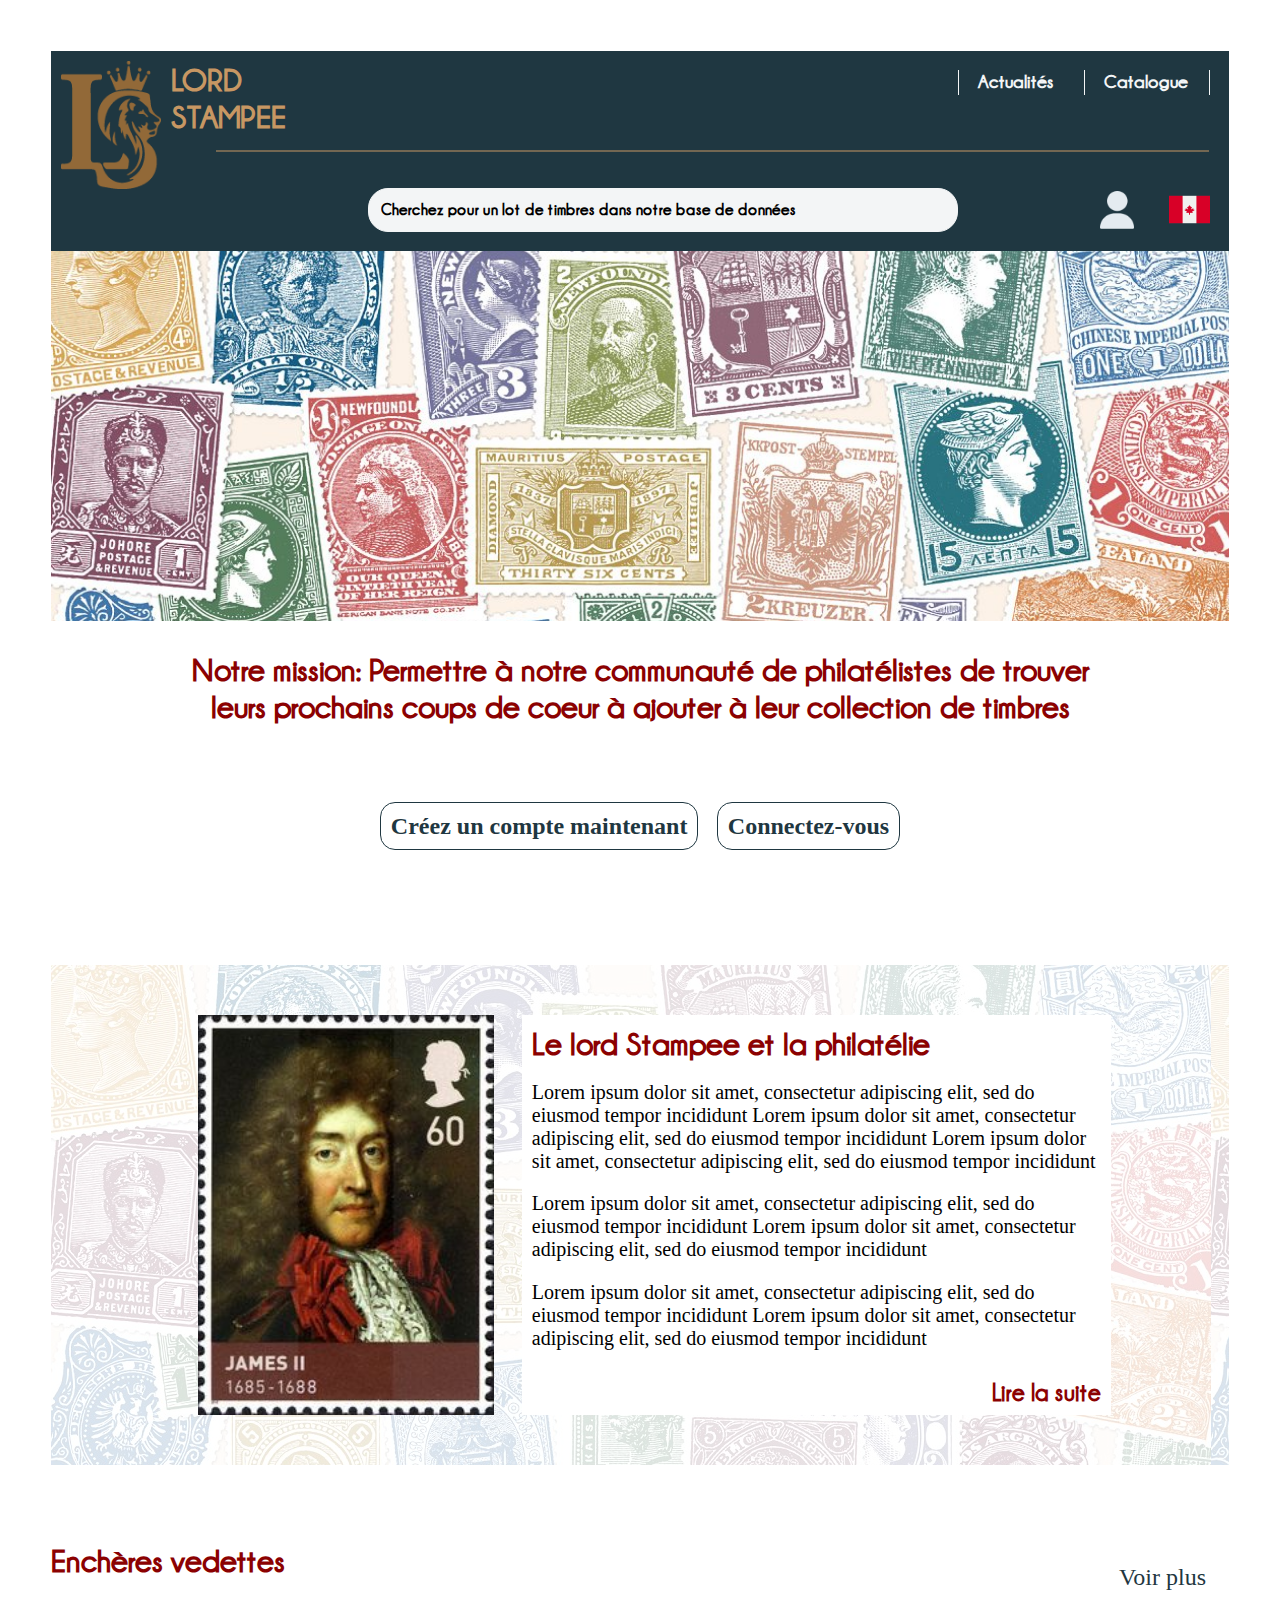
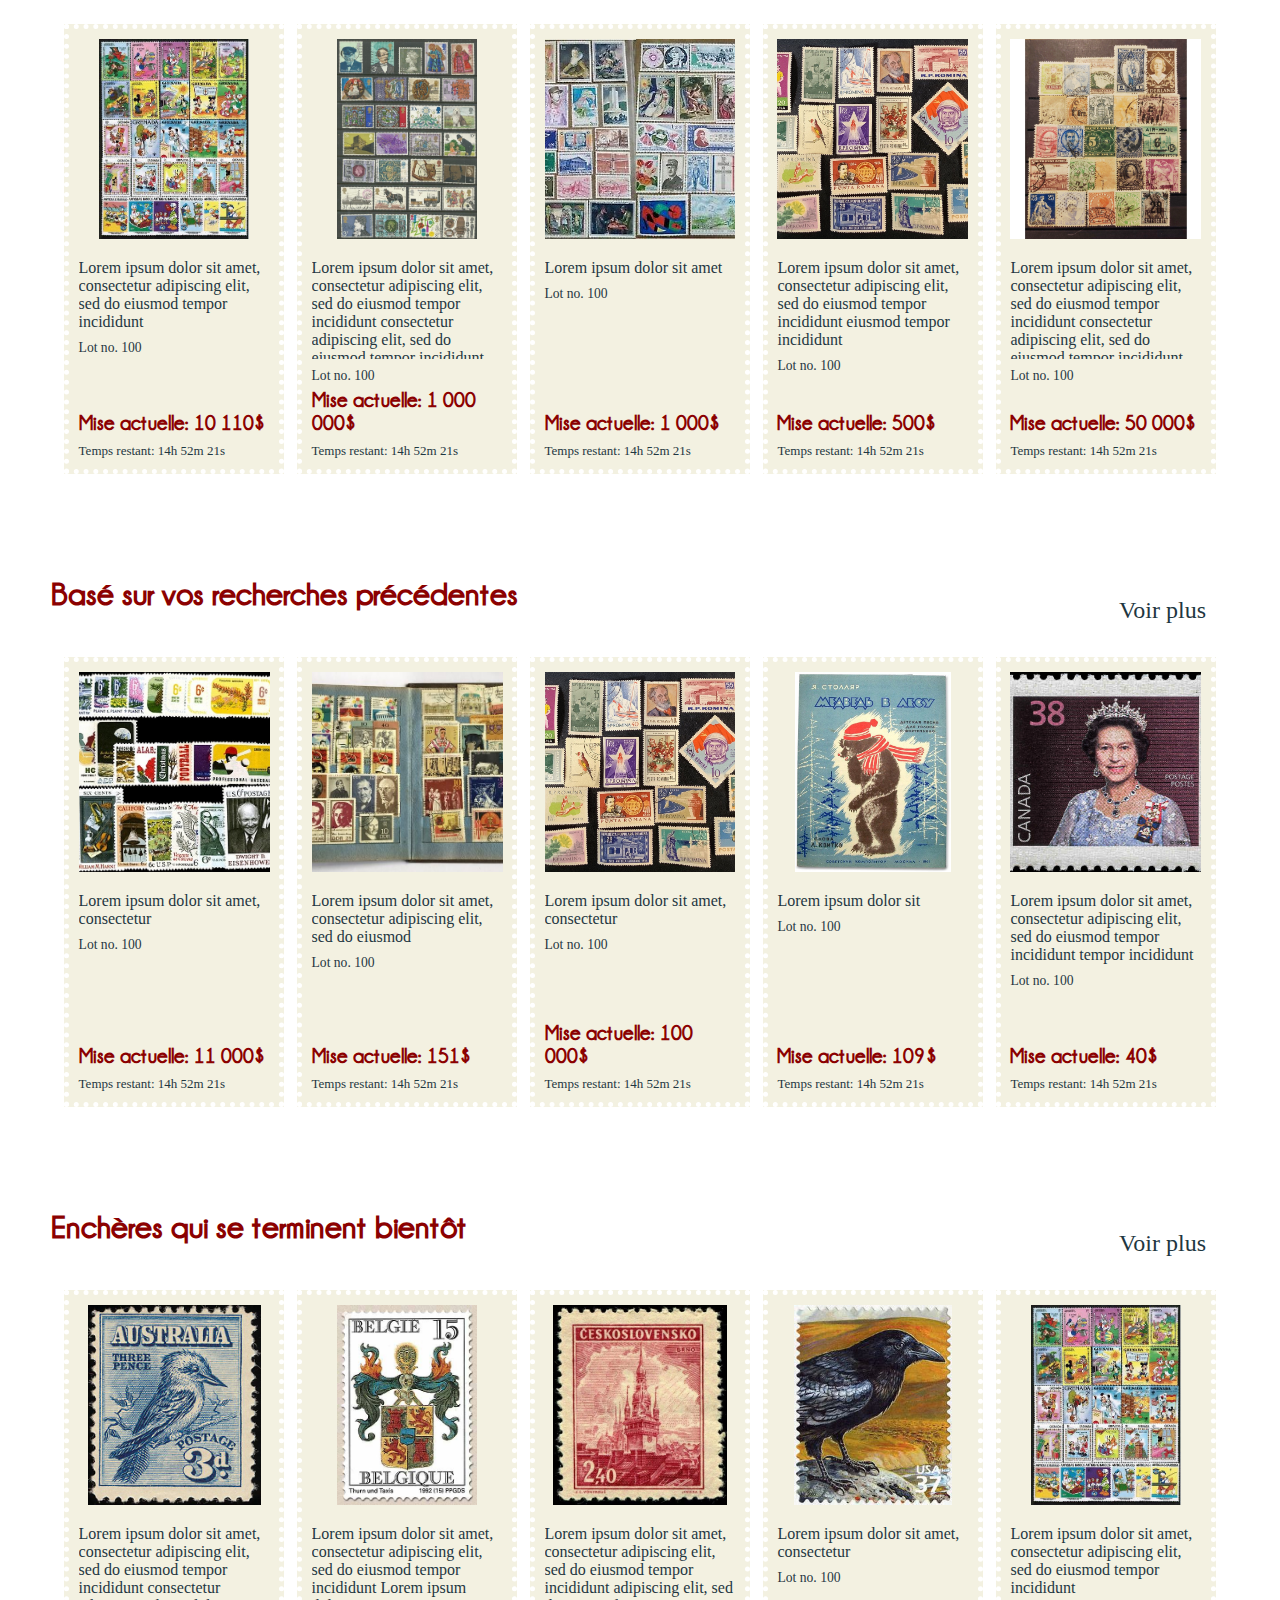
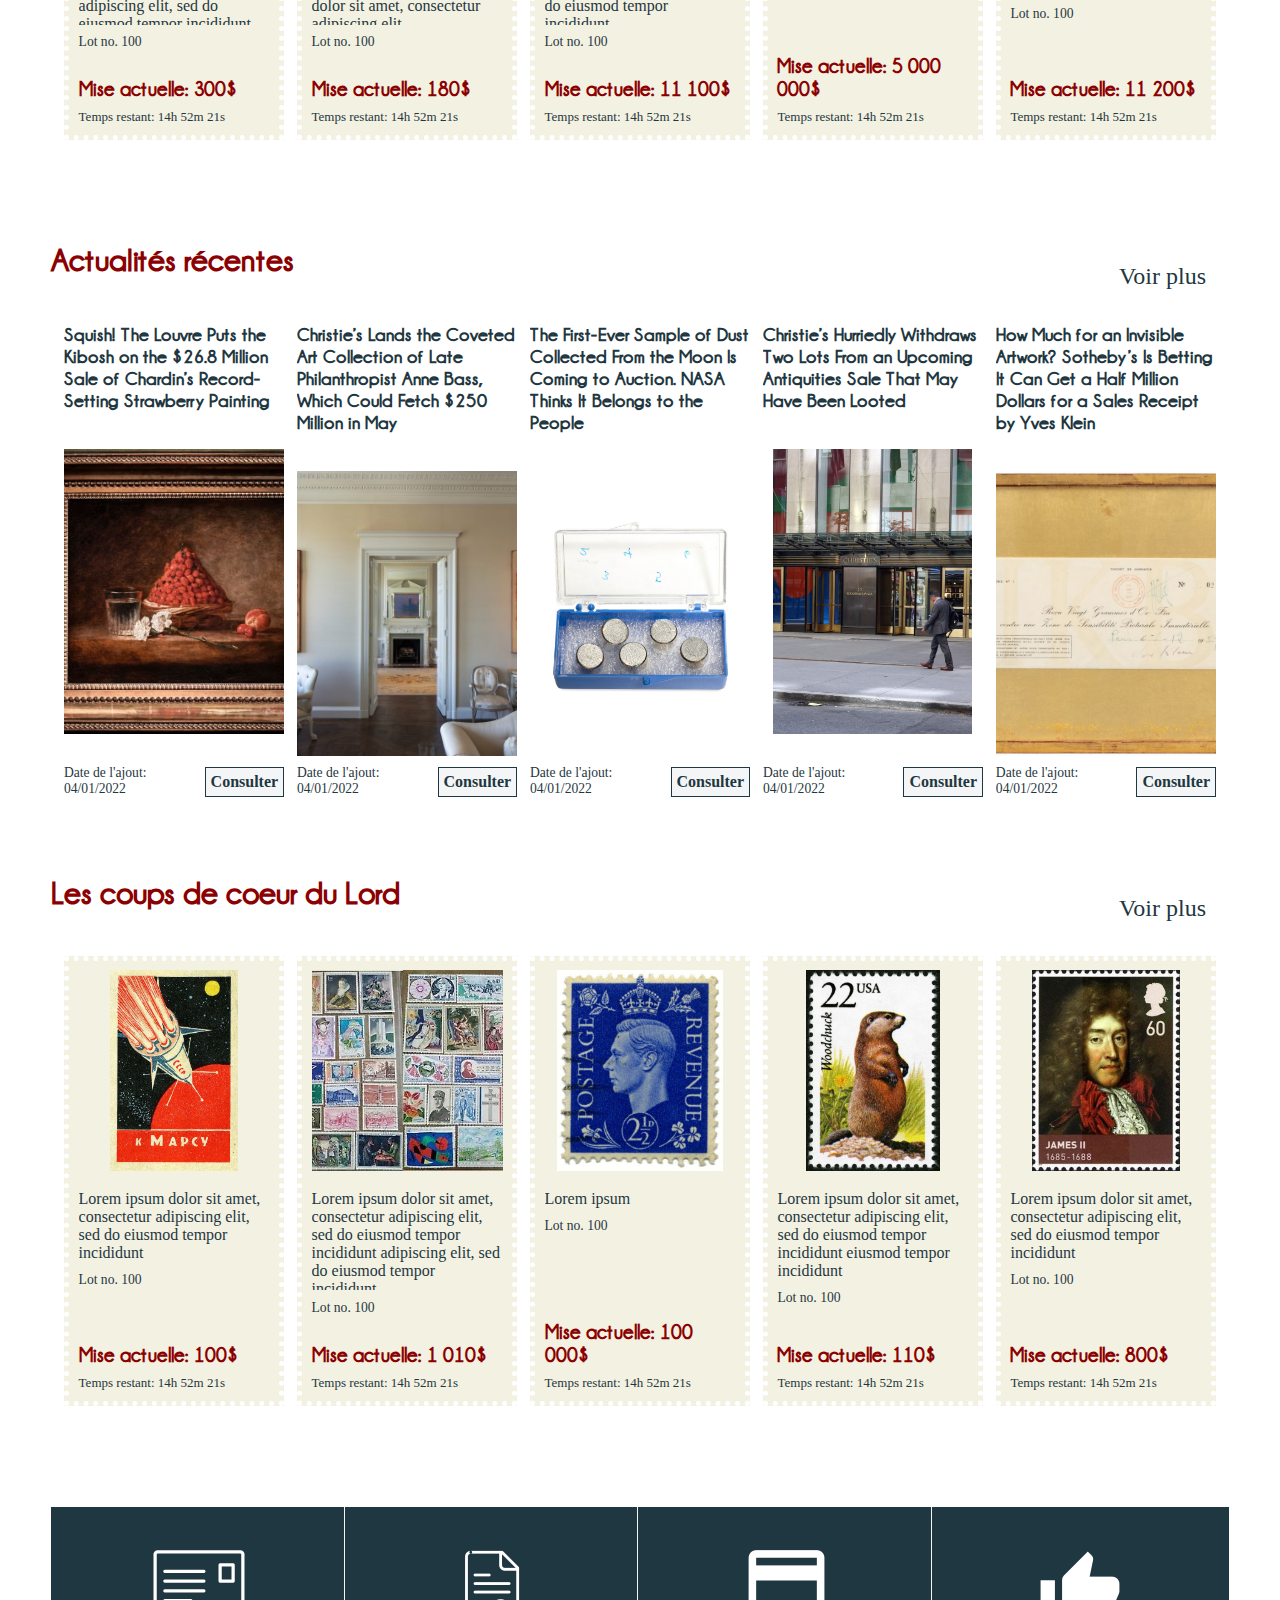
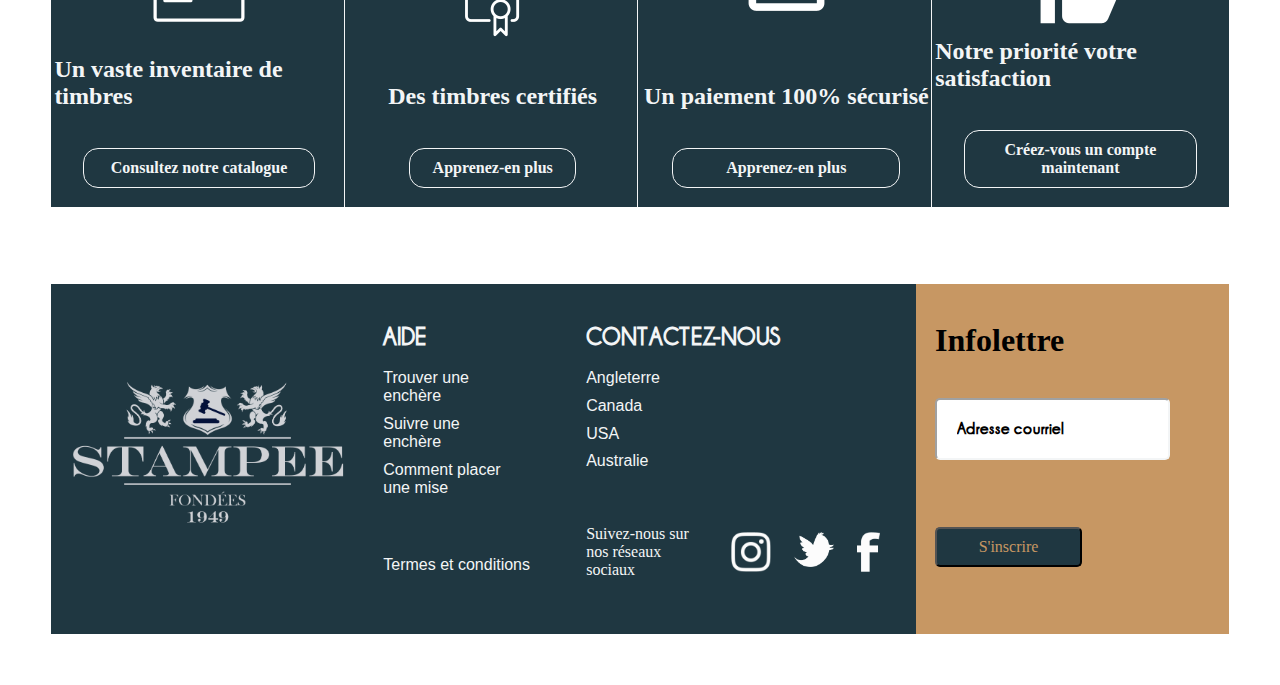
==== commit c433337e: "Tests de validation effectués avec Axe DevTools et W3C validator, manque juste de vérifier la taille" ====
--- a/Code/index.html
+++ b/Code/index.html
@@ -1,5 +1,5 @@
 <!DOCTYPE html>
-<html lang="fr_CA">
+<html lang="fr">
   <head>
     <!-- meta -->
     <meta charset="UTF-8" />
@@ -12,7 +12,7 @@
     <link rel="stylesheet" type="text/css" href="./styles/styles.css" />
 
     <!-- script -->
-    <script type="module" src="./scripts/main.js" defer></script>
+    <script type="module" src="./scripts/main.js"></script>
   </head>
 
   <body>
@@ -20,7 +20,7 @@
       <div class="nav--primaire">
         <div class="nav__logo">
           <a href="./index.html"
-            ><img src="./assets/img/nav/logo-2-alt.png"
+            ><img src="./assets/img/nav/logo-2-alt.png" alt="logo-nav"
           /></a>
           <h1 class="nav__lord">LORD STAMPEE</h1>
           <div class="modal hidden">
@@ -104,11 +104,11 @@
 
     <main>
       <div class="accueil">
-        <section class="vitrine__hero">
+        <div class="vitrine__hero">
           <div class="vitrine__lord">
             <div class="vitrine__lord--background"></div>
           </div>
-        </section>
+        </div>
         <div class="mission">
           <div>
             <h1>
@@ -149,7 +149,7 @@
           </div>
         </div>
         <section>
-          <h1>Enchères vedettes</h1>
+          <h2>Enchères vedettes</h2>
           <div class="vitrine">
             <div class="vitrine__voir-plus"><a href="#">Voir plus</a></div>
             <a href="./fiche-enchere.html">
@@ -160,17 +160,17 @@
                 <div class="vitrine__enchere--texte">
                   <div class="vitrine__description-lot">
                     <div class="vitrine__tuile--description">
-                      <h4>
+                      <p>
                         Lorem ipsum dolor sit amet, consectetur adipiscing elit,
                         sed do eiusmod tempor incididunt
-                      </h4>
-                    </div>
-                    <div class="vitrine__tuile--lot"><p>Lot no. 100</p></div>
-                  </div>
-                  <div class="vitrine__mise-temps">
-                    <div class="vitrine__tuile--mise">
-                      <div class="vitrine__mise--meta">
-                        <h5>Mise actuelle: 10 110$</h5>
+                      </p>
+                    </div>
+                    <div class="vitrine__tuile--lot"><p>Lot no. 100</p></div>
+                  </div>
+                  <div class="vitrine__mise-temps">
+                    <div class="vitrine__tuile--mise">
+                      <div class="vitrine__mise--meta">
+                        <h3>Mise actuelle: 10 110$</h3>
                         <div class="temps-restant">
                           Temps restant: 14h 52m 21s
                         </div>
@@ -188,18 +188,18 @@
                 <div class="vitrine__enchere--texte">
                   <div class="vitrine__description-lot">
                     <div class="vitrine__tuile--description">
-                      <h4>
+                      <p>
                         Lorem ipsum dolor sit amet, consectetur adipiscing elit,
                         sed do eiusmod tempor incididunt consectetur adipiscing
                         elit, sed do eiusmod tempor incididunt
-                      </h4>
-                    </div>
-                    <div class="vitrine__tuile--lot"><p>Lot no. 100</p></div>
-                  </div>
-                  <div class="vitrine__mise-temps">
-                    <div class="vitrine__tuile--mise">
-                      <div class="vitrine__mise--meta">
-                        <h5>Mise actuelle: 1 000 000$</h5>
+                      </p>
+                    </div>
+                    <div class="vitrine__tuile--lot"><p>Lot no. 100</p></div>
+                  </div>
+                  <div class="vitrine__mise-temps">
+                    <div class="vitrine__tuile--mise">
+                      <div class="vitrine__mise--meta">
+                        <h3>Mise actuelle: 1 000 000$</h3>
                         <div class="temps-restant">
                           Temps restant: 14h 52m 21s
                         </div>
@@ -217,14 +217,14 @@
                 <div class="vitrine__enchere--texte">
                   <div class="vitrine__description-lot">
                     <div class="vitrine__tuile--description">
-                      <h4>Lorem ipsum dolor sit amet</h4>
-                    </div>
-                    <div class="vitrine__tuile--lot"><p>Lot no. 100</p></div>
-                  </div>
-                  <div class="vitrine__mise-temps">
-                    <div class="vitrine__tuile--mise">
-                      <div class="vitrine__mise--meta">
-                        <h5>Mise actuelle: 1 000$</h5>
+                      <p>Lorem ipsum dolor sit amet</p>
+                    </div>
+                    <div class="vitrine__tuile--lot"><p>Lot no. 100</p></div>
+                  </div>
+                  <div class="vitrine__mise-temps">
+                    <div class="vitrine__tuile--mise">
+                      <div class="vitrine__mise--meta">
+                        <h3>Mise actuelle: 1 000$</h3>
                         <div class="temps-restant">
                           Temps restant: 14h 52m 21s
                         </div>
@@ -242,18 +242,18 @@
                 <div class="vitrine__enchere--texte">
                   <div class="vitrine__description-lot">
                     <div class="vitrine__tuile--description">
-                      <h4>
+                      <p>
                         Lorem ipsum dolor sit amet, consectetur adipiscing elit,
                         sed do eiusmod tempor incididunt eiusmod tempor
                         incididunt
-                      </h4>
-                    </div>
-                    <div class="vitrine__tuile--lot"><p>Lot no. 100</p></div>
-                  </div>
-                  <div class="vitrine__mise-temps">
-                    <div class="vitrine__tuile--mise">
-                      <div class="vitrine__mise--meta">
-                        <h5>Mise actuelle: 500$</h5>
+                      </p>
+                    </div>
+                    <div class="vitrine__tuile--lot"><p>Lot no. 100</p></div>
+                  </div>
+                  <div class="vitrine__mise-temps">
+                    <div class="vitrine__tuile--mise">
+                      <div class="vitrine__mise--meta">
+                        <h3>Mise actuelle: 500$</h3>
                         <div class="temps-restant">
                           Temps restant: 14h 52m 21s
                         </div>
@@ -271,18 +271,18 @@
                 <div class="vitrine__enchere--texte">
                   <div class="vitrine__description-lot">
                     <div class="vitrine__tuile--description">
-                      <h4>
+                      <p>
                         Lorem ipsum dolor sit amet, consectetur adipiscing elit,
                         sed do eiusmod tempor incididunt consectetur adipiscing
                         elit, sed do eiusmod tempor incididunt
-                      </h4>
-                    </div>
-                    <div class="vitrine__tuile--lot"><p>Lot no. 100</p></div>
-                  </div>
-                  <div class="vitrine__mise-temps">
-                    <div class="vitrine__tuile--mise">
-                      <div class="vitrine__mise--meta">
-                        <h5>Mise actuelle: 50 000$</h5>
+                      </p>
+                    </div>
+                    <div class="vitrine__tuile--lot"><p>Lot no. 100</p></div>
+                  </div>
+                  <div class="vitrine__mise-temps">
+                    <div class="vitrine__tuile--mise">
+                      <div class="vitrine__mise--meta">
+                        <h3>Mise actuelle: 50 000$</h3>
                         <div class="temps-restant">
                           Temps restant: 14h 52m 21s
                         </div>
@@ -295,7 +295,7 @@
           </div>
         </section>
         <section>
-          <h1>Basé sur vos recherches précédentes</h1>
+          <h2>Basé sur vos recherches précédentes</h2>
           <div class="vitrine">
             <div class="vitrine__voir-plus"><a href="#">Voir plus</a></div>
             <a href="./fiche-enchere.html">
@@ -306,14 +306,14 @@
                 <div class="vitrine__enchere--texte">
                   <div class="vitrine__description-lot">
                     <div class="vitrine__tuile--description">
-                      <h4>Lorem ipsum dolor sit amet, consectetur</h4>
-                    </div>
-                    <div class="vitrine__tuile--lot"><p>Lot no. 100</p></div>
-                  </div>
-                  <div class="vitrine__mise-temps">
-                    <div class="vitrine__tuile--mise">
-                      <div class="vitrine__mise--meta">
-                        <h5>Mise actuelle: 11 000$</h5>
+                      <p>Lorem ipsum dolor sit amet, consectetur</p>
+                    </div>
+                    <div class="vitrine__tuile--lot"><p>Lot no. 100</p></div>
+                  </div>
+                  <div class="vitrine__mise-temps">
+                    <div class="vitrine__tuile--mise">
+                      <div class="vitrine__mise--meta">
+                        <h3>Mise actuelle: 11 000$</h3>
                         <div class="temps-restant">
                           Temps restant: 14h 52m 21s
                         </div>
@@ -331,17 +331,17 @@
                 <div class="vitrine__enchere--texte">
                   <div class="vitrine__description-lot">
                     <div class="vitrine__tuile--description">
-                      <h4>
+                      <p>
                         Lorem ipsum dolor sit amet, consectetur adipiscing elit,
                         sed do eiusmod
-                      </h4>
-                    </div>
-                    <div class="vitrine__tuile--lot"><p>Lot no. 100</p></div>
-                  </div>
-                  <div class="vitrine__mise-temps">
-                    <div class="vitrine__tuile--mise">
-                      <div class="vitrine__mise--meta">
-                        <h5>Mise actuelle: 151$</h5>
+                      </p>
+                    </div>
+                    <div class="vitrine__tuile--lot"><p>Lot no. 100</p></div>
+                  </div>
+                  <div class="vitrine__mise-temps">
+                    <div class="vitrine__tuile--mise">
+                      <div class="vitrine__mise--meta">
+                        <h3>Mise actuelle: 151$</h3>
                         <div class="temps-restant">
                           Temps restant: 14h 52m 21s
                         </div>
@@ -359,14 +359,14 @@
                 <div class="vitrine__enchere--texte">
                   <div class="vitrine__description-lot">
                     <div class="vitrine__tuile--description">
-                      <h4>Lorem ipsum dolor sit amet, consectetur</h4>
-                    </div>
-                    <div class="vitrine__tuile--lot"><p>Lot no. 100</p></div>
-                  </div>
-                  <div class="vitrine__mise-temps">
-                    <div class="vitrine__tuile--mise">
-                      <div class="vitrine__mise--meta">
-                        <h5>Mise actuelle: 100 000$</h5>
+                      <p>Lorem ipsum dolor sit amet, consectetur</p>
+                    </div>
+                    <div class="vitrine__tuile--lot"><p>Lot no. 100</p></div>
+                  </div>
+                  <div class="vitrine__mise-temps">
+                    <div class="vitrine__tuile--mise">
+                      <div class="vitrine__mise--meta">
+                        <h3>Mise actuelle: 100 000$</h3>
                         <div class="temps-restant">
                           Temps restant: 14h 52m 21s
                         </div>
@@ -384,14 +384,14 @@
                 <div class="vitrine__enchere--texte">
                   <div class="vitrine__description-lot">
                     <div class="vitrine__tuile--description">
-                      <h4>Lorem ipsum dolor sit</h4>
-                    </div>
-                    <div class="vitrine__tuile--lot"><p>Lot no. 100</p></div>
-                  </div>
-                  <div class="vitrine__mise-temps">
-                    <div class="vitrine__tuile--mise">
-                      <div class="vitrine__mise--meta">
-                        <h5>Mise actuelle: 109$</h5>
+                      <p>Lorem ipsum dolor sit</p>
+                    </div>
+                    <div class="vitrine__tuile--lot"><p>Lot no. 100</p></div>
+                  </div>
+                  <div class="vitrine__mise-temps">
+                    <div class="vitrine__tuile--mise">
+                      <div class="vitrine__mise--meta">
+                        <h3>Mise actuelle: 109$</h3>
                         <div class="temps-restant">
                           Temps restant: 14h 52m 21s
                         </div>
@@ -409,17 +409,17 @@
                 <div class="vitrine__enchere--texte">
                   <div class="vitrine__description-lot">
                     <div class="vitrine__tuile--description">
-                      <h4>
+                      <p>
                         Lorem ipsum dolor sit amet, consectetur adipiscing elit,
                         sed do eiusmod tempor incididunt tempor incididunt
-                      </h4>
-                    </div>
-                    <div class="vitrine__tuile--lot"><p>Lot no. 100</p></div>
-                  </div>
-                  <div class="vitrine__mise-temps">
-                    <div class="vitrine__tuile--mise">
-                      <div class="vitrine__mise--meta">
-                        <h5>Mise actuelle: 40$</h5>
+                      </p>
+                    </div>
+                    <div class="vitrine__tuile--lot"><p>Lot no. 100</p></div>
+                  </div>
+                  <div class="vitrine__mise-temps">
+                    <div class="vitrine__tuile--mise">
+                      <div class="vitrine__mise--meta">
+                        <h3>Mise actuelle: 40$</h3>
                         <div class="temps-restant">
                           Temps restant: 14h 52m 21s
                         </div>
@@ -432,7 +432,7 @@
           </div>
         </section>
         <section>
-          <h1>Enchères qui se terminent bientôt</h1>
+          <h2>Enchères qui se terminent bientôt</h2>
           <div class="vitrine">
             <div class="vitrine__voir-plus"><a href="#">Voir plus</a></div>
             <a href="./fiche-enchere.html">
@@ -443,18 +443,18 @@
                 <div class="vitrine__enchere--texte">
                   <div class="vitrine__description-lot">
                     <div class="vitrine__tuile--description">
-                      <h4>
+                      <p>
                         Lorem ipsum dolor sit amet, consectetur adipiscing elit,
                         sed do eiusmod tempor incididunt consectetur adipiscing
                         elit, sed do eiusmod tempor incididunt
-                      </h4>
-                    </div>
-                    <div class="vitrine__tuile--lot"><p>Lot no. 100</p></div>
-                  </div>
-                  <div class="vitrine__mise-temps">
-                    <div class="vitrine__tuile--mise">
-                      <div class="vitrine__mise--meta">
-                        <h5>Mise actuelle: 300$</h5>
+                      </p>
+                    </div>
+                    <div class="vitrine__tuile--lot"><p>Lot no. 100</p></div>
+                  </div>
+                  <div class="vitrine__mise-temps">
+                    <div class="vitrine__tuile--mise">
+                      <div class="vitrine__mise--meta">
+                        <h3>Mise actuelle: 300$</h3>
                         <div class="temps-restant">
                           Temps restant: 14h 52m 21s
                         </div>
@@ -472,18 +472,18 @@
                 <div class="vitrine__enchere--texte">
                   <div class="vitrine__description-lot">
                     <div class="vitrine__tuile--description">
-                      <h4>
+                      <p>
                         Lorem ipsum dolor sit amet, consectetur adipiscing elit,
                         sed do eiusmod tempor incididunt Lorem ipsum dolor sit
                         amet, consectetur adipiscing elit
-                      </h4>
-                    </div>
-                    <div class="vitrine__tuile--lot"><p>Lot no. 100</p></div>
-                  </div>
-                  <div class="vitrine__mise-temps">
-                    <div class="vitrine__tuile--mise">
-                      <div class="vitrine__mise--meta">
-                        <h5>Mise actuelle: 180$</h5>
+                      </p>
+                    </div>
+                    <div class="vitrine__tuile--lot"><p>Lot no. 100</p></div>
+                  </div>
+                  <div class="vitrine__mise-temps">
+                    <div class="vitrine__tuile--mise">
+                      <div class="vitrine__mise--meta">
+                        <h3>Mise actuelle: 180$</h3>
                         <div class="temps-restant">
                           Temps restant: 14h 52m 21s
                         </div>
@@ -501,18 +501,18 @@
                 <div class="vitrine__enchere--texte">
                   <div class="vitrine__description-lot">
                     <div class="vitrine__tuile--description">
-                      <h4>
+                      <p>
                         Lorem ipsum dolor sit amet, consectetur adipiscing elit,
                         sed do eiusmod tempor incididunt adipiscing elit, sed do
                         eiusmod tempor incididunt
-                      </h4>
-                    </div>
-                    <div class="vitrine__tuile--lot"><p>Lot no. 100</p></div>
-                  </div>
-                  <div class="vitrine__mise-temps">
-                    <div class="vitrine__tuile--mise">
-                      <div class="vitrine__mise--meta">
-                        <h5>Mise actuelle: 11 100$</h5>
+                      </p>
+                    </div>
+                    <div class="vitrine__tuile--lot"><p>Lot no. 100</p></div>
+                  </div>
+                  <div class="vitrine__mise-temps">
+                    <div class="vitrine__tuile--mise">
+                      <div class="vitrine__mise--meta">
+                        <h3>Mise actuelle: 11 100$</h3>
                         <div class="temps-restant">
                           Temps restant: 14h 52m 21s
                         </div>
@@ -530,14 +530,14 @@
                 <div class="vitrine__enchere--texte">
                   <div class="vitrine__description-lot">
                     <div class="vitrine__tuile--description">
-                      <h4>Lorem ipsum dolor sit amet, consectetur</h4>
-                    </div>
-                    <div class="vitrine__tuile--lot"><p>Lot no. 100</p></div>
-                  </div>
-                  <div class="vitrine__mise-temps">
-                    <div class="vitrine__tuile--mise">
-                      <div class="vitrine__mise--meta">
-                        <h5>Mise actuelle: 5 000 000$</h5>
+                      <p>Lorem ipsum dolor sit amet, consectetur</p>
+                    </div>
+                    <div class="vitrine__tuile--lot"><p>Lot no. 100</p></div>
+                  </div>
+                  <div class="vitrine__mise-temps">
+                    <div class="vitrine__tuile--mise">
+                      <div class="vitrine__mise--meta">
+                        <h3>Mise actuelle: 5 000 000$</h3>
                         <div class="temps-restant">
                           Temps restant: 14h 52m 21s
                         </div>
@@ -555,17 +555,17 @@
                 <div class="vitrine__enchere--texte">
                   <div class="vitrine__description-lot">
                     <div class="vitrine__tuile--description">
-                      <h4>
+                      <p>
                         Lorem ipsum dolor sit amet, consectetur adipiscing elit,
                         sed do eiusmod tempor incididunt
-                      </h4>
-                    </div>
-                    <div class="vitrine__tuile--lot"><p>Lot no. 100</p></div>
-                  </div>
-                  <div class="vitrine__mise-temps">
-                    <div class="vitrine__tuile--mise">
-                      <div class="vitrine__mise--meta">
-                        <h5>Mise actuelle: 11 200$</h5>
+                      </p>
+                    </div>
+                    <div class="vitrine__tuile--lot"><p>Lot no. 100</p></div>
+                  </div>
+                  <div class="vitrine__mise-temps">
+                    <div class="vitrine__tuile--mise">
+                      <div class="vitrine__mise--meta">
+                        <h3>Mise actuelle: 11 200$</h3>
                         <div class="temps-restant">
                           Temps restant: 14h 52m 21s
                         </div>
@@ -578,14 +578,14 @@
           </div>
         </section>
         <section>
-          <h1>Actualités récentes</h1>
+          <h2>Actualités récentes</h2>
           <div class="vitrine">
             <div class="vitrine__voir-plus"><a href="#">Voir plus</a></div>
             <div class="vitrine__actualite">
-              <h2>
+              <h3>
                 Squish! The Louvre Puts the Kibosh on the $26.8 Million Sale of
                 Chardin’s Record-Setting Strawberry Painting
-              </h2>
+              </h3>
               <img src="./assets/img/articles/chardin.jpg" alt="Chardin" />
               <div class="vitrine__actualite--description">
                 <p>Date de l'ajout: 04/01/2022</p>
@@ -593,10 +593,10 @@
               </div>
             </div>
             <div class="vitrine__actualite">
-              <h2>
+              <h3>
                 Christie’s Lands the Coveted Art Collection of Late
                 Philanthropist Anne Bass, Which Could Fetch $250 Million in May
-              </h2>
+              </h3>
               <img src="./assets/img/articles/bass.jpg" alt="Bass" />
               <div class="vitrine__actualite--description">
                 <p>Date de l'ajout: 04/01/2022</p>
@@ -604,10 +604,10 @@
               </div>
             </div>
             <div class="vitrine__actualite">
-              <h2>
+              <h3>
                 The First-Ever Sample of Dust Collected From the Moon Is Coming
                 to Auction. NASA Thinks It Belongs to the People
-              </h2>
+              </h3>
               <img src="./assets/img/articles/dust.jpeg" alt="dust" />
               <div class="vitrine__actualite--description">
                 <p>Date de l'ajout: 04/01/2022</p>
@@ -615,10 +615,10 @@
               </div>
             </div>
             <div class="vitrine__actualite">
-              <h2>
+              <h3>
                 Christie’s Hurriedly Withdraws Two Lots From an Upcoming
                 Antiquities Sale That May Have Been Looted
-              </h2>
+              </h3>
               <img src="./assets/img/articles/new-york.jpg" alt="new-york" />
               <div class="vitrine__actualite--description">
                 <p>Date de l'ajout: 04/01/2022</p>
@@ -626,10 +626,10 @@
               </div>
             </div>
             <div class="vitrine__actualite">
-              <h2>
+              <h3>
                 How Much for an Invisible Artwork? Sotheby’s Is Betting It Can
                 Get a Half Million Dollars for a Sales Receipt by Yves Klein
-              </h2>
+              </h3>
               <img src="./assets/img/articles/invisible.jpg" alt="invisible" />
               <div class="vitrine__actualite--description">
                 <p>Date de l'ajout: 04/01/2022</p>
@@ -639,7 +639,7 @@
           </div>
         </section>
         <section>
-          <h1>Les coups de coeur du Lord</h1>
+          <h2>Les coups de coeur du Lord</h2>
           <div class="vitrine">
             <div class="vitrine__voir-plus"><a href="#">Voir plus</a></div>
             <a href="./fiche-enchere.html">
@@ -650,17 +650,17 @@
                 <div class="vitrine__enchere--texte">
                   <div class="vitrine__description-lot">
                     <div class="vitrine__tuile--description">
-                      <h4>
+                      <p>
                         Lorem ipsum dolor sit amet, consectetur adipiscing elit,
                         sed do eiusmod tempor incididunt
-                      </h4>
-                    </div>
-                    <div class="vitrine__tuile--lot"><p>Lot no. 100</p></div>
-                  </div>
-                  <div class="vitrine__mise-temps">
-                    <div class="vitrine__tuile--mise">
-                      <div class="vitrine__mise--meta">
-                        <h5>Mise actuelle: 100$</h5>
+                      </p>
+                    </div>
+                    <div class="vitrine__tuile--lot"><p>Lot no. 100</p></div>
+                  </div>
+                  <div class="vitrine__mise-temps">
+                    <div class="vitrine__tuile--mise">
+                      <div class="vitrine__mise--meta">
+                        <h3>Mise actuelle: 100$</h3>
                         <div class="temps-restant">
                           Temps restant: 14h 52m 21s
                         </div>
@@ -678,18 +678,18 @@
                 <div class="vitrine__enchere--texte">
                   <div class="vitrine__description-lot">
                     <div class="vitrine__tuile--description">
-                      <h4>
+                      <p>
                         Lorem ipsum dolor sit amet, consectetur adipiscing elit,
                         sed do eiusmod tempor incididunt adipiscing elit, sed do
                         eiusmod tempor incididunt
-                      </h4>
-                    </div>
-                    <div class="vitrine__tuile--lot"><p>Lot no. 100</p></div>
-                  </div>
-                  <div class="vitrine__mise-temps">
-                    <div class="vitrine__tuile--mise">
-                      <div class="vitrine__mise--meta">
-                        <h5>Mise actuelle: 1 010$</h5>
+                      </p>
+                    </div>
+                    <div class="vitrine__tuile--lot"><p>Lot no. 100</p></div>
+                  </div>
+                  <div class="vitrine__mise-temps">
+                    <div class="vitrine__tuile--mise">
+                      <div class="vitrine__mise--meta">
+                        <h3>Mise actuelle: 1 010$</h3>
                         <div class="temps-restant">
                           Temps restant: 14h 52m 21s
                         </div>
@@ -707,14 +707,14 @@
                 <div class="vitrine__enchere--texte">
                   <div class="vitrine__description-lot">
                     <div class="vitrine__tuile--description">
-                      <h4>Lorem ipsum</h4>
-                    </div>
-                    <div class="vitrine__tuile--lot"><p>Lot no. 100</p></div>
-                  </div>
-                  <div class="vitrine__mise-temps">
-                    <div class="vitrine__tuile--mise">
-                      <div class="vitrine__mise--meta">
-                        <h5>Mise actuelle: 100 000$</h5>
+                      <p>Lorem ipsum</p>
+                    </div>
+                    <div class="vitrine__tuile--lot"><p>Lot no. 100</p></div>
+                  </div>
+                  <div class="vitrine__mise-temps">
+                    <div class="vitrine__tuile--mise">
+                      <div class="vitrine__mise--meta">
+                        <h3>Mise actuelle: 100 000$</h3>
                         <div class="temps-restant">
                           Temps restant: 14h 52m 21s
                         </div>
@@ -732,18 +732,18 @@
                 <div class="vitrine__enchere--texte">
                   <div class="vitrine__description-lot">
                     <div class="vitrine__tuile--description">
-                      <h4>
+                      <p>
                         Lorem ipsum dolor sit amet, consectetur adipiscing elit,
                         sed do eiusmod tempor incididunt eiusmod tempor
                         incididunt
-                      </h4>
-                    </div>
-                    <div class="vitrine__tuile--lot"><p>Lot no. 100</p></div>
-                  </div>
-                  <div class="vitrine__mise-temps">
-                    <div class="vitrine__tuile--mise">
-                      <div class="vitrine__mise--meta">
-                        <h5>Mise actuelle: 110$</h5>
+                      </p>
+                    </div>
+                    <div class="vitrine__tuile--lot"><p>Lot no. 100</p></div>
+                  </div>
+                  <div class="vitrine__mise-temps">
+                    <div class="vitrine__tuile--mise">
+                      <div class="vitrine__mise--meta">
+                        <h3>Mise actuelle: 110$</h3>
                         <div class="temps-restant">
                           Temps restant: 14h 52m 21s
                         </div>
@@ -761,17 +761,17 @@
                 <div class="vitrine__enchere--texte">
                   <div class="vitrine__description-lot">
                     <div class="vitrine__tuile--description">
-                      <h4>
+                      <p>
                         Lorem ipsum dolor sit amet, consectetur adipiscing elit,
                         sed do eiusmod tempor incididunt
-                      </h4>
-                    </div>
-                    <div class="vitrine__tuile--lot"><p>Lot no. 100</p></div>
-                  </div>
-                  <div class="vitrine__mise-temps">
-                    <div class="vitrine__tuile--mise">
-                      <div class="vitrine__mise--meta">
-                        <h5>Mise actuelle: 800$</h5>
+                      </p>
+                    </div>
+                    <div class="vitrine__tuile--lot"><p>Lot no. 100</p></div>
+                  </div>
+                  <div class="vitrine__mise-temps">
+                    <div class="vitrine__tuile--mise">
+                      <div class="vitrine__mise--meta">
+                        <h3>Mise actuelle: 800$</h3>
                         <div class="temps-restant">
                           Temps restant: 14h 52m 21s
                         </div>
@@ -783,7 +783,7 @@
             </a>
           </div>
         </section>
-        <section class="vitrine__banniere">
+        <div class="vitrine__banniere">
           <div class="vitrine__tuile--banniere">
             <img src="./assets/img/icones/timbre.png" alt="timbre" />
             <div class="vitrine__banniere--texte">
@@ -812,7 +812,7 @@
               <p>Créez-vous un compte maintenant</p>
             </div>
           </div>
-        </section>
+        </div>
       </div>
     </main>
 
@@ -823,7 +823,7 @@
       <div class="footer__centre">
         <div class="footer__aide-termes">
           <div class="footer__aide">
-            <h3>AIDE</h3>
+            <h1>AIDE</h1>
             <p><a href="#">Trouver une enchère</a></p>
             <p><a href="#">Suivre une enchère</a></p>
             <p><a href="#">Comment placer une mise</a></p>
@@ -834,7 +834,7 @@
         </div>
         <div class="footer__contact">
           <div class="footer__contact--pays">
-            <h3>CONTACTEZ-NOUS</h3>
+            <h1>CONTACTEZ-NOUS</h1>
             <p><a href="#">Angleterre</a></p>
             <p><a href="#">Canada</a></p>
             <p><a href="#">USA</a></p>
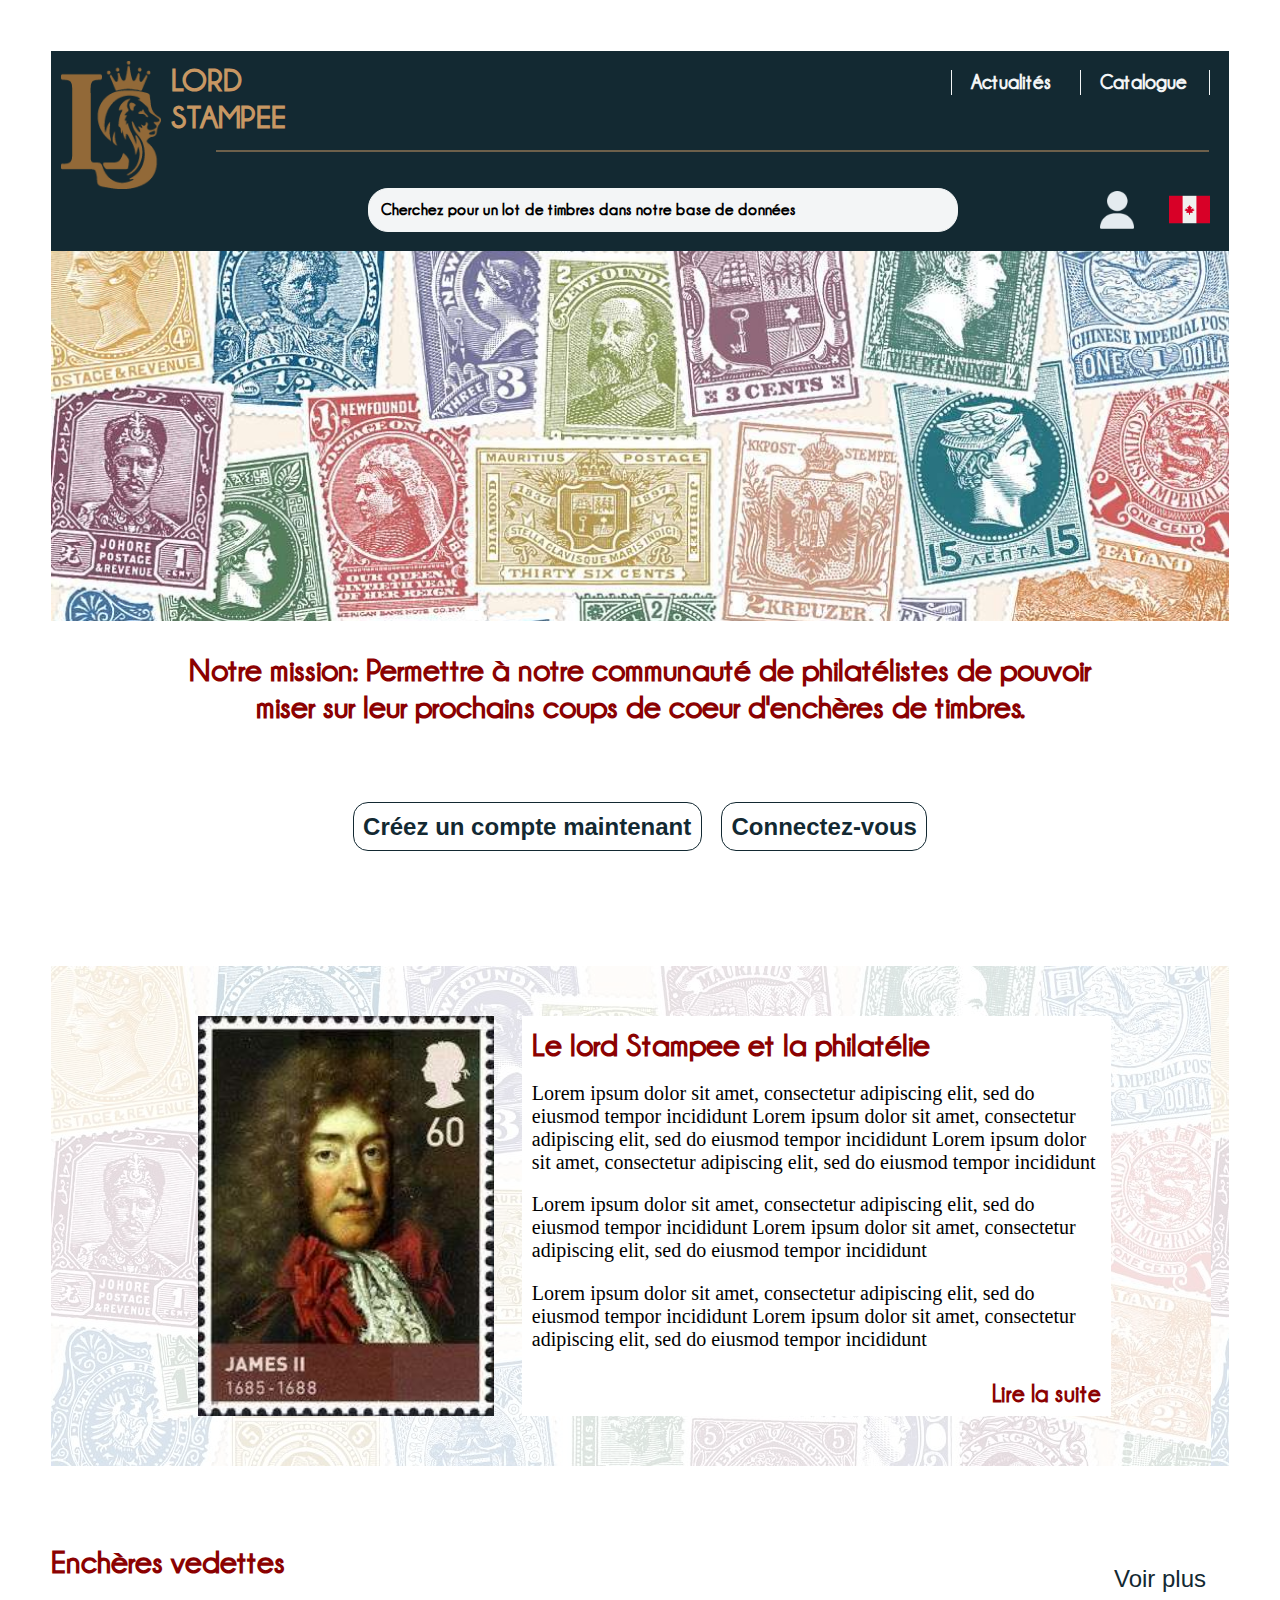
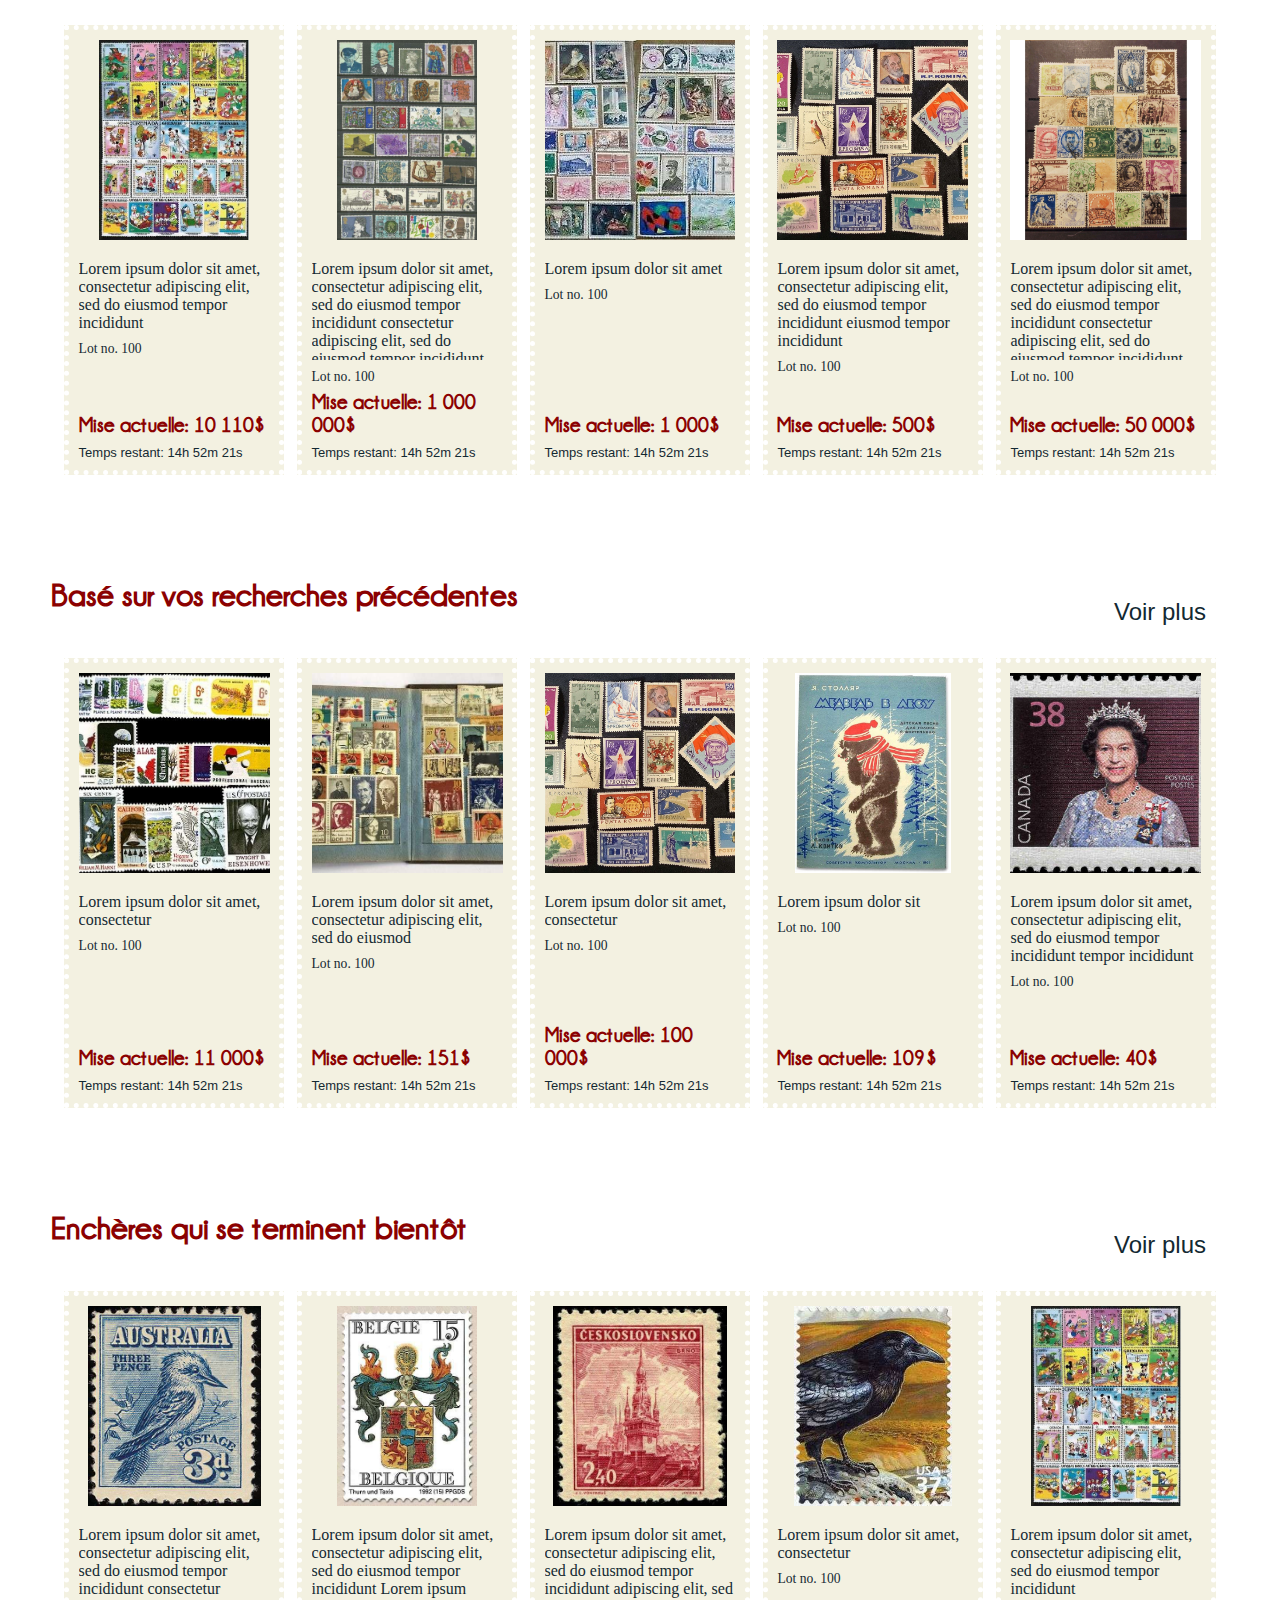
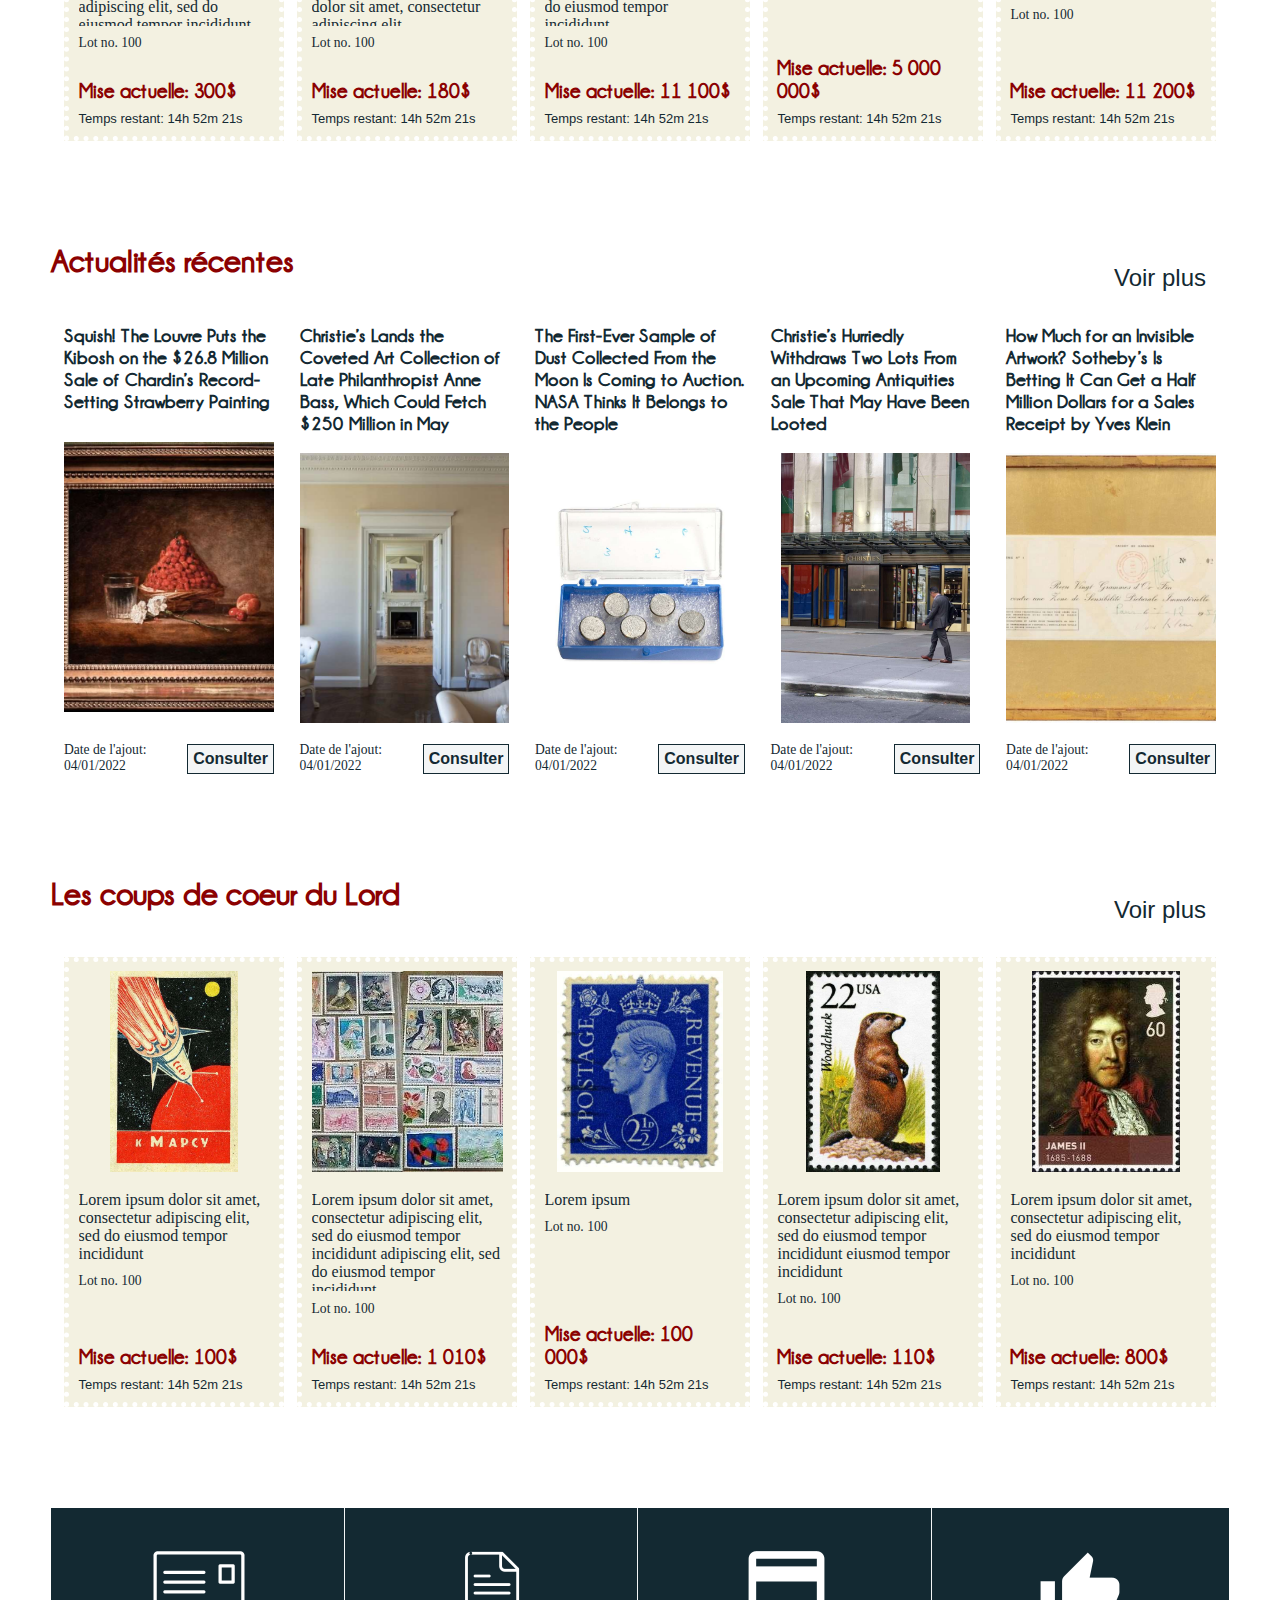
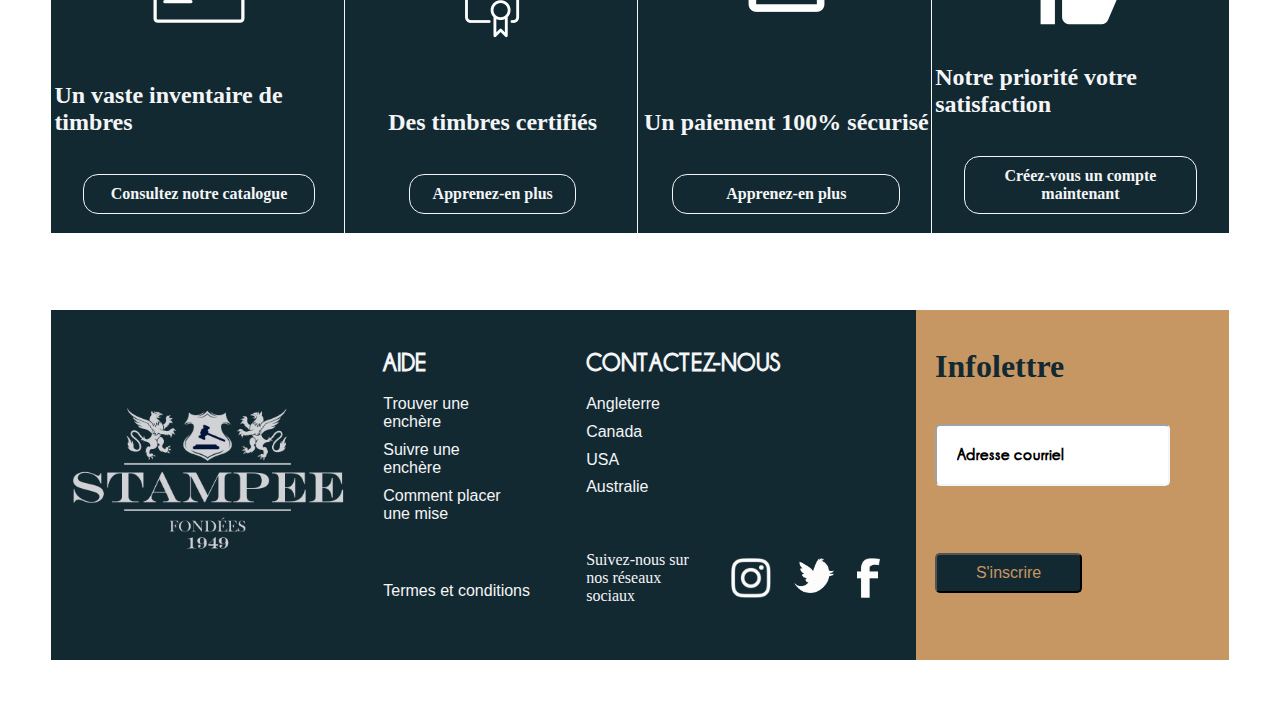
==== commit 93f49fc5: "Version remise" ====
--- a/Code/index.html
+++ b/Code/index.html
@@ -53,7 +53,7 @@
         <div class="menus">
           <div class="menu__haut">
             <div class="menu__actualite">
-              <h3>Actualités</h3>
+              <h2>Actualités</h2>
               <div class="actualite__dropdown--wrapper">
                 <ul class="actualite__dropdown">
                   <li>Timbre</li>
@@ -63,7 +63,7 @@
               </div>
             </div>
             <div class="menu__catalogue">
-              <a href="./catalogue.html"><h3>Catalogue</h3></a>
+              <a href="./catalogue.html"><h2>Catalogue</h2></a>
             </div>
           </div>
           <div class="menu__bas">
@@ -113,8 +113,8 @@
           <div>
             <h1>
               Notre mission: Permettre à notre communauté de philatélistes de
-              trouver leurs prochains coups de coeur à ajouter à leur collection
-              de timbres
+              pouvoir miser sur leur prochains coups de coeur d'enchères de
+              timbres.
             </h1>
           </div>
           <div class="vitrine__connection">
@@ -579,14 +579,16 @@
         </section>
         <section>
           <h2>Actualités récentes</h2>
-          <div class="vitrine">
+          <div class="vitrine vitrine__articles">
             <div class="vitrine__voir-plus"><a href="#">Voir plus</a></div>
             <div class="vitrine__actualite">
               <h3>
                 Squish! The Louvre Puts the Kibosh on the $26.8 Million Sale of
                 Chardin’s Record-Setting Strawberry Painting
               </h3>
-              <img src="./assets/img/articles/chardin.jpg" alt="Chardin" />
+              <div>
+                <img src="./assets/img/articles/chardin.jpg" alt="Chardin" />
+              </div>
               <div class="vitrine__actualite--description">
                 <p>Date de l'ajout: 04/01/2022</p>
                 <a href="#">Consulter</a>
@@ -597,7 +599,7 @@
                 Christie’s Lands the Coveted Art Collection of Late
                 Philanthropist Anne Bass, Which Could Fetch $250 Million in May
               </h3>
-              <img src="./assets/img/articles/bass.jpg" alt="Bass" />
+              <div><img src="./assets/img/articles/bass.jpg" alt="Bass" /></div>
               <div class="vitrine__actualite--description">
                 <p>Date de l'ajout: 04/01/2022</p>
                 <a href="#">Consulter</a>
@@ -608,7 +610,9 @@
                 The First-Ever Sample of Dust Collected From the Moon Is Coming
                 to Auction. NASA Thinks It Belongs to the People
               </h3>
-              <img src="./assets/img/articles/dust.jpeg" alt="dust" />
+              <div>
+                <img src="./assets/img/articles/dust.jpeg" alt="dust" />
+              </div>
               <div class="vitrine__actualite--description">
                 <p>Date de l'ajout: 04/01/2022</p>
                 <a href="#">Consulter</a>
@@ -619,7 +623,9 @@
                 Christie’s Hurriedly Withdraws Two Lots From an Upcoming
                 Antiquities Sale That May Have Been Looted
               </h3>
-              <img src="./assets/img/articles/new-york.jpg" alt="new-york" />
+              <div>
+                <img src="./assets/img/articles/new-york.jpg" alt="new-york" />
+              </div>
               <div class="vitrine__actualite--description">
                 <p>Date de l'ajout: 04/01/2022</p>
                 <a href="#">Consulter</a>
@@ -630,7 +636,12 @@
                 How Much for an Invisible Artwork? Sotheby’s Is Betting It Can
                 Get a Half Million Dollars for a Sales Receipt by Yves Klein
               </h3>
-              <img src="./assets/img/articles/invisible.jpg" alt="invisible" />
+              <div>
+                <img
+                  src="./assets/img/articles/invisible.jpg"
+                  alt="invisible"
+                />
+              </div>
               <div class="vitrine__actualite--description">
                 <p>Date de l'ajout: 04/01/2022</p>
                 <a href="#">Consulter</a>
@@ -857,7 +868,7 @@
         </div>
       </div>
       <div class="infolettre">
-        <div class="infolettre__titre"><h2>Infolettre</h2></div>
+        <div class="infolettre__titre"><h1>Infolettre</h1></div>
         <div class="infolettre__courriel">
           <input type="text" name="infolettre" placeholder="Adresse courriel" />
         </div>
